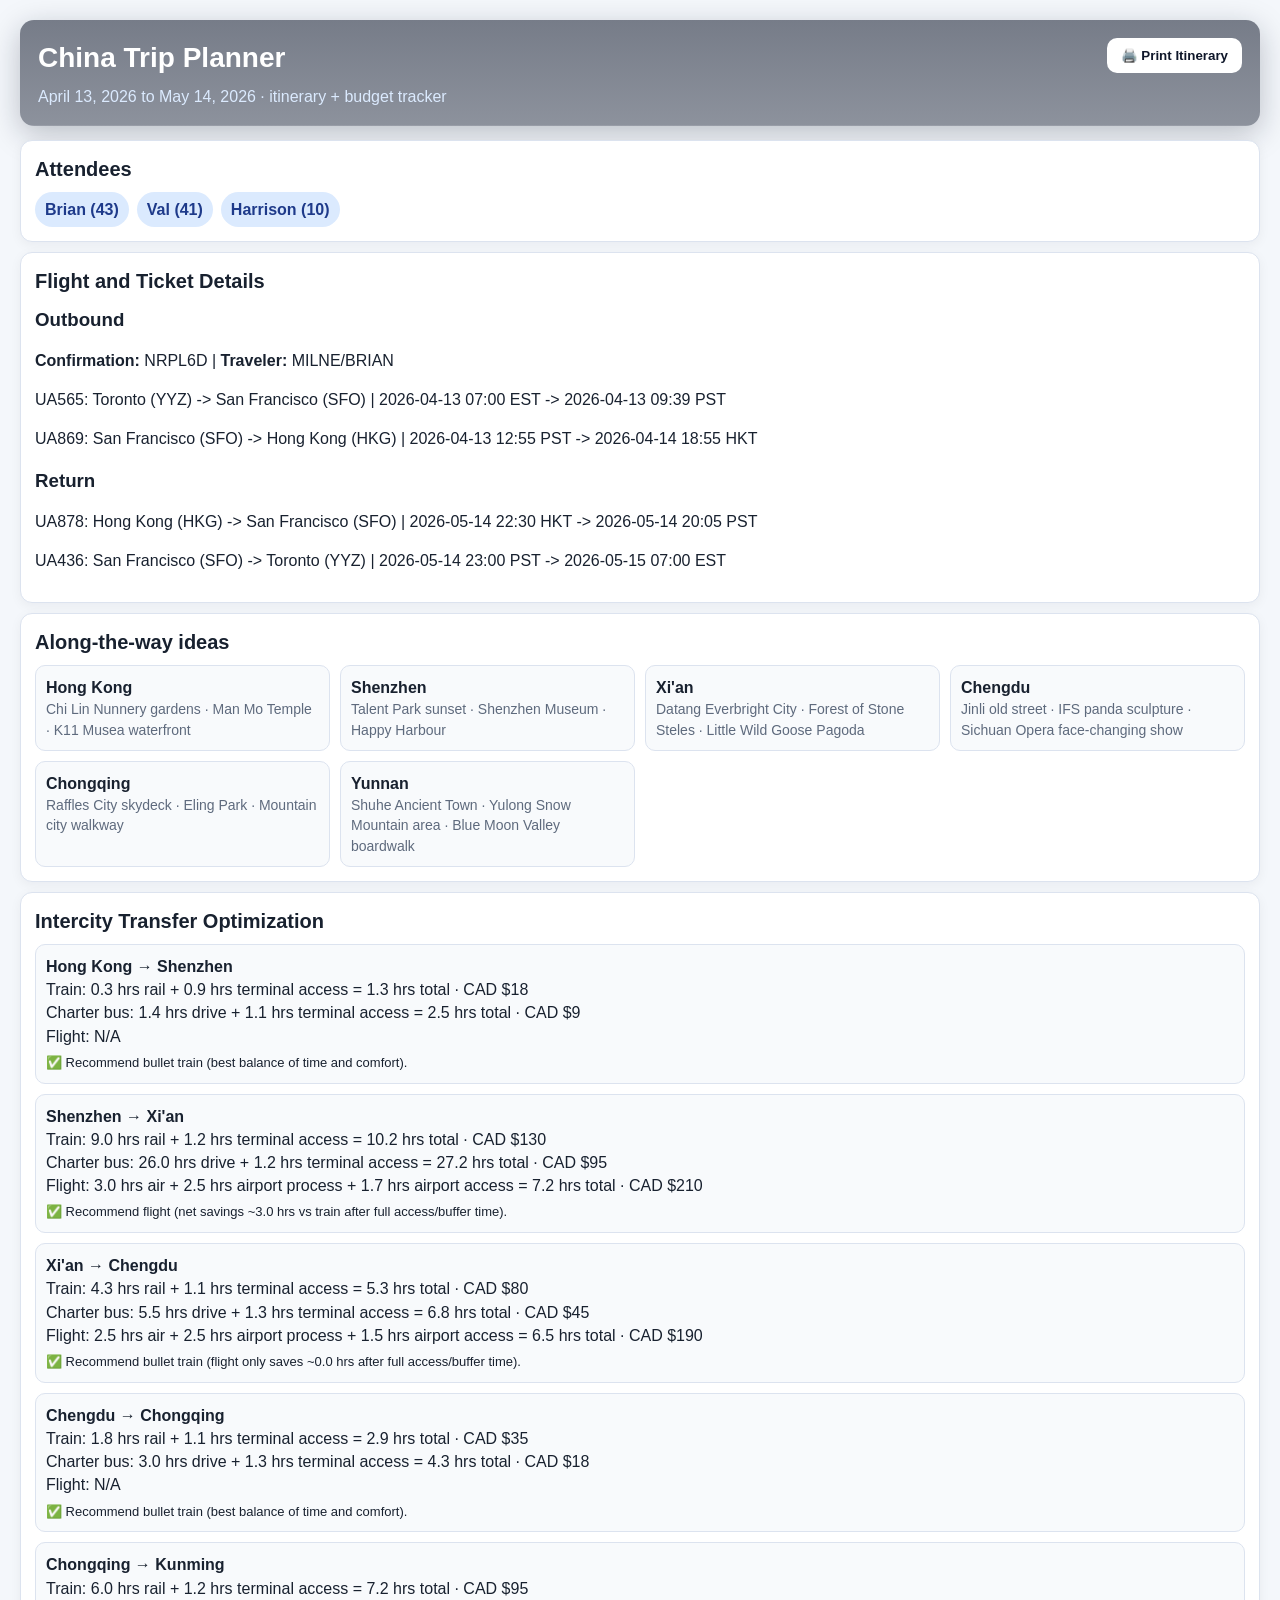
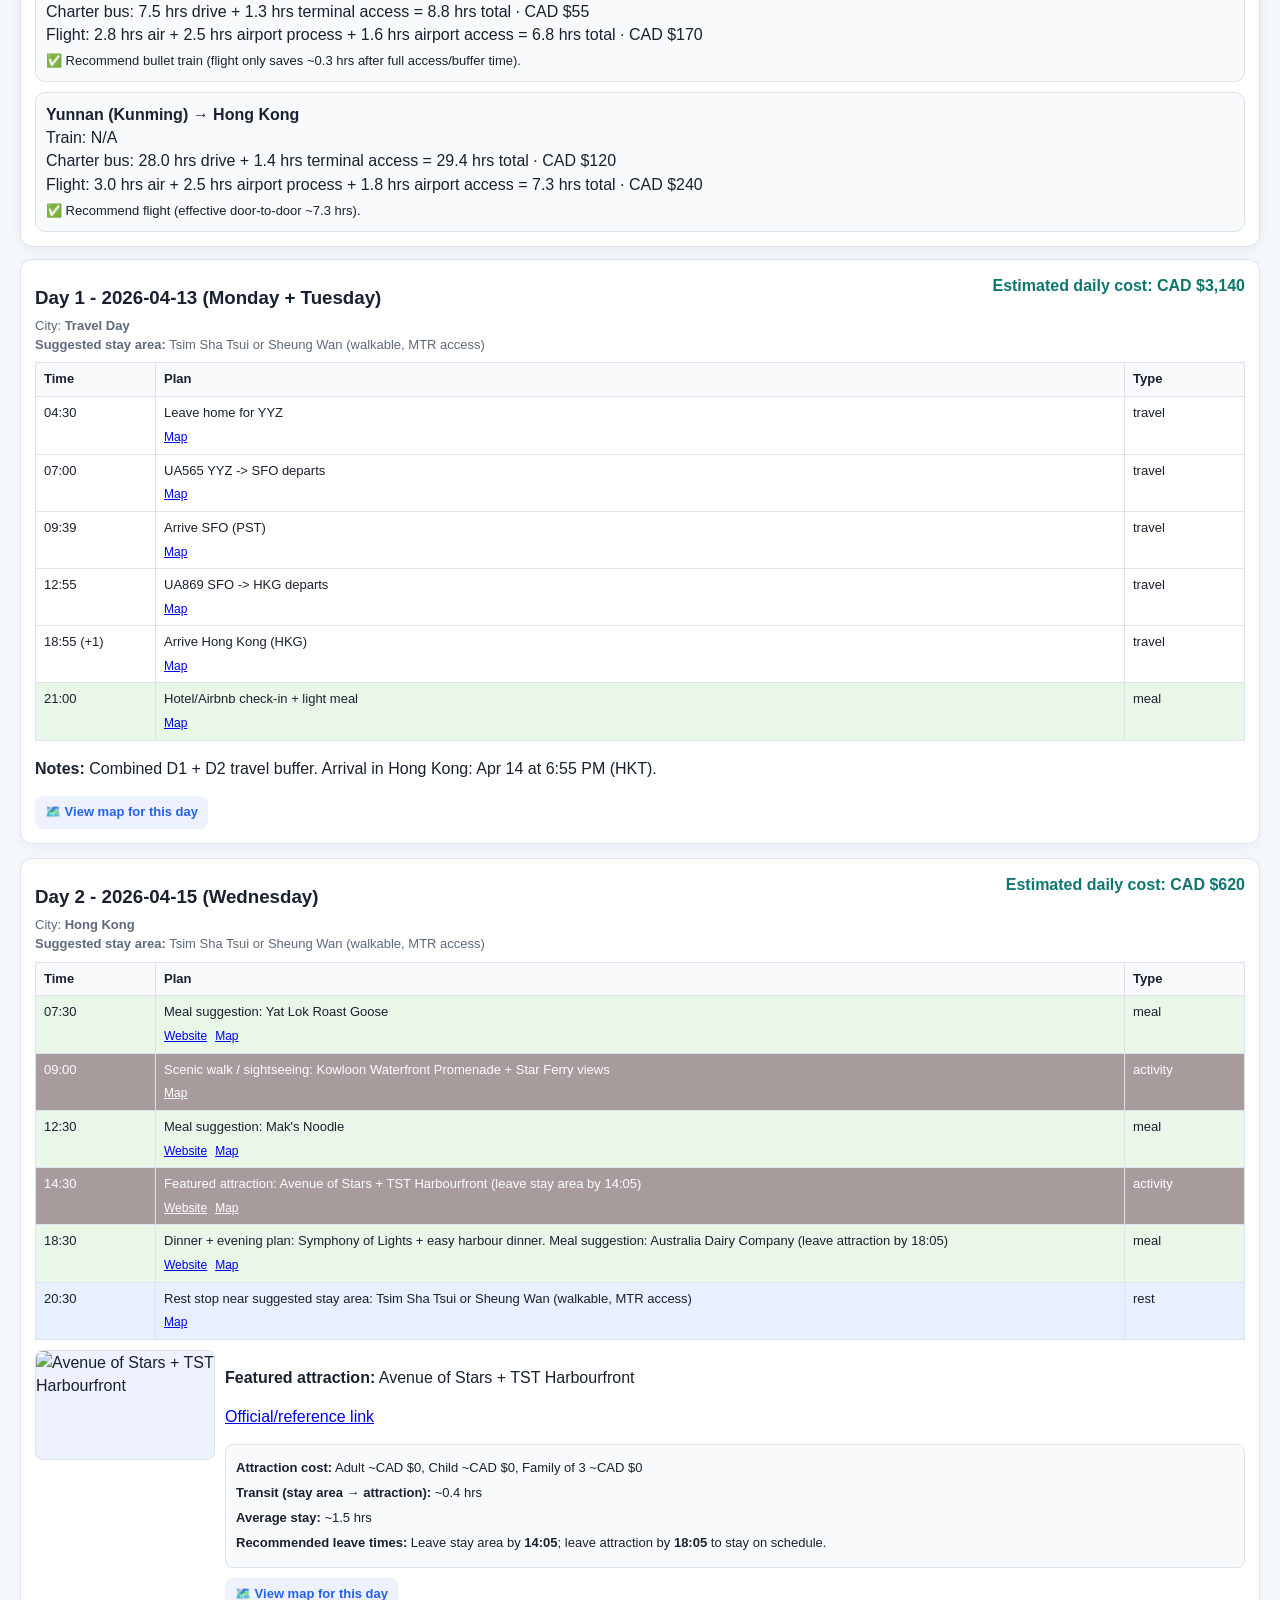
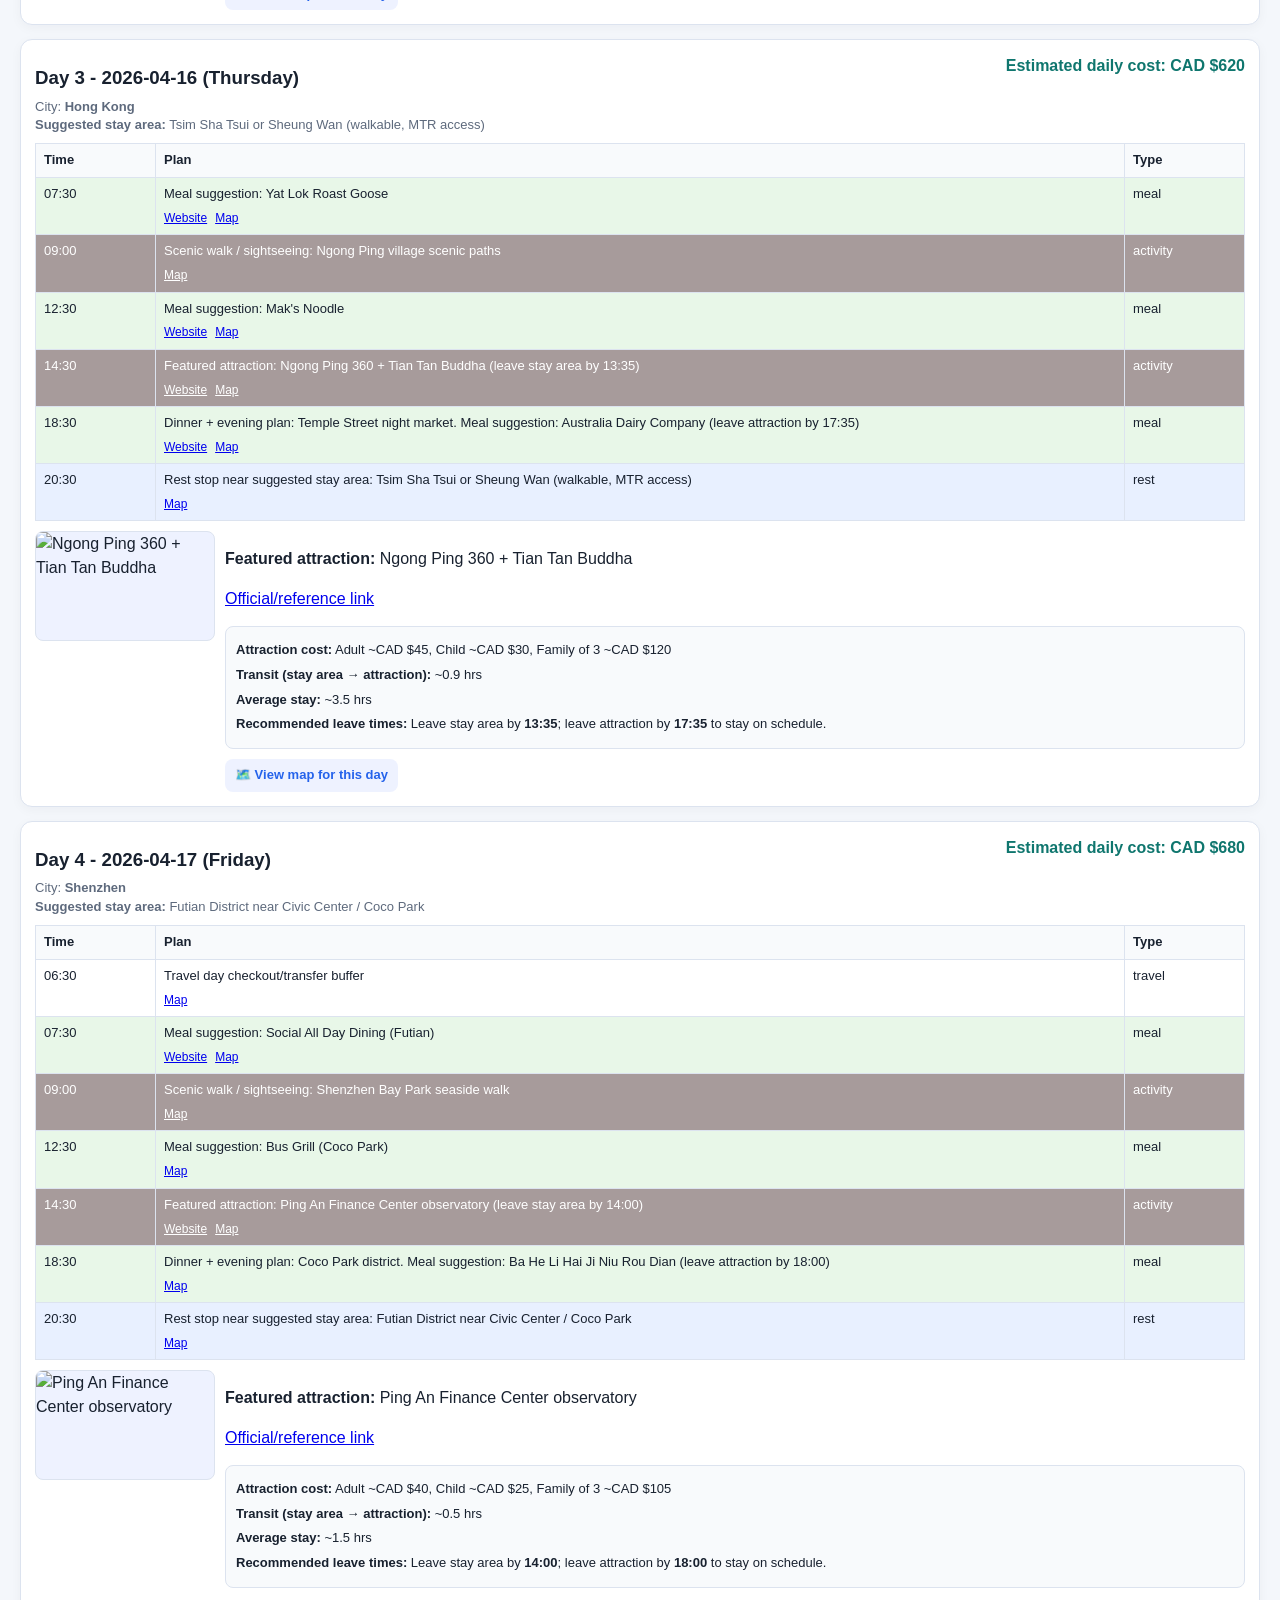
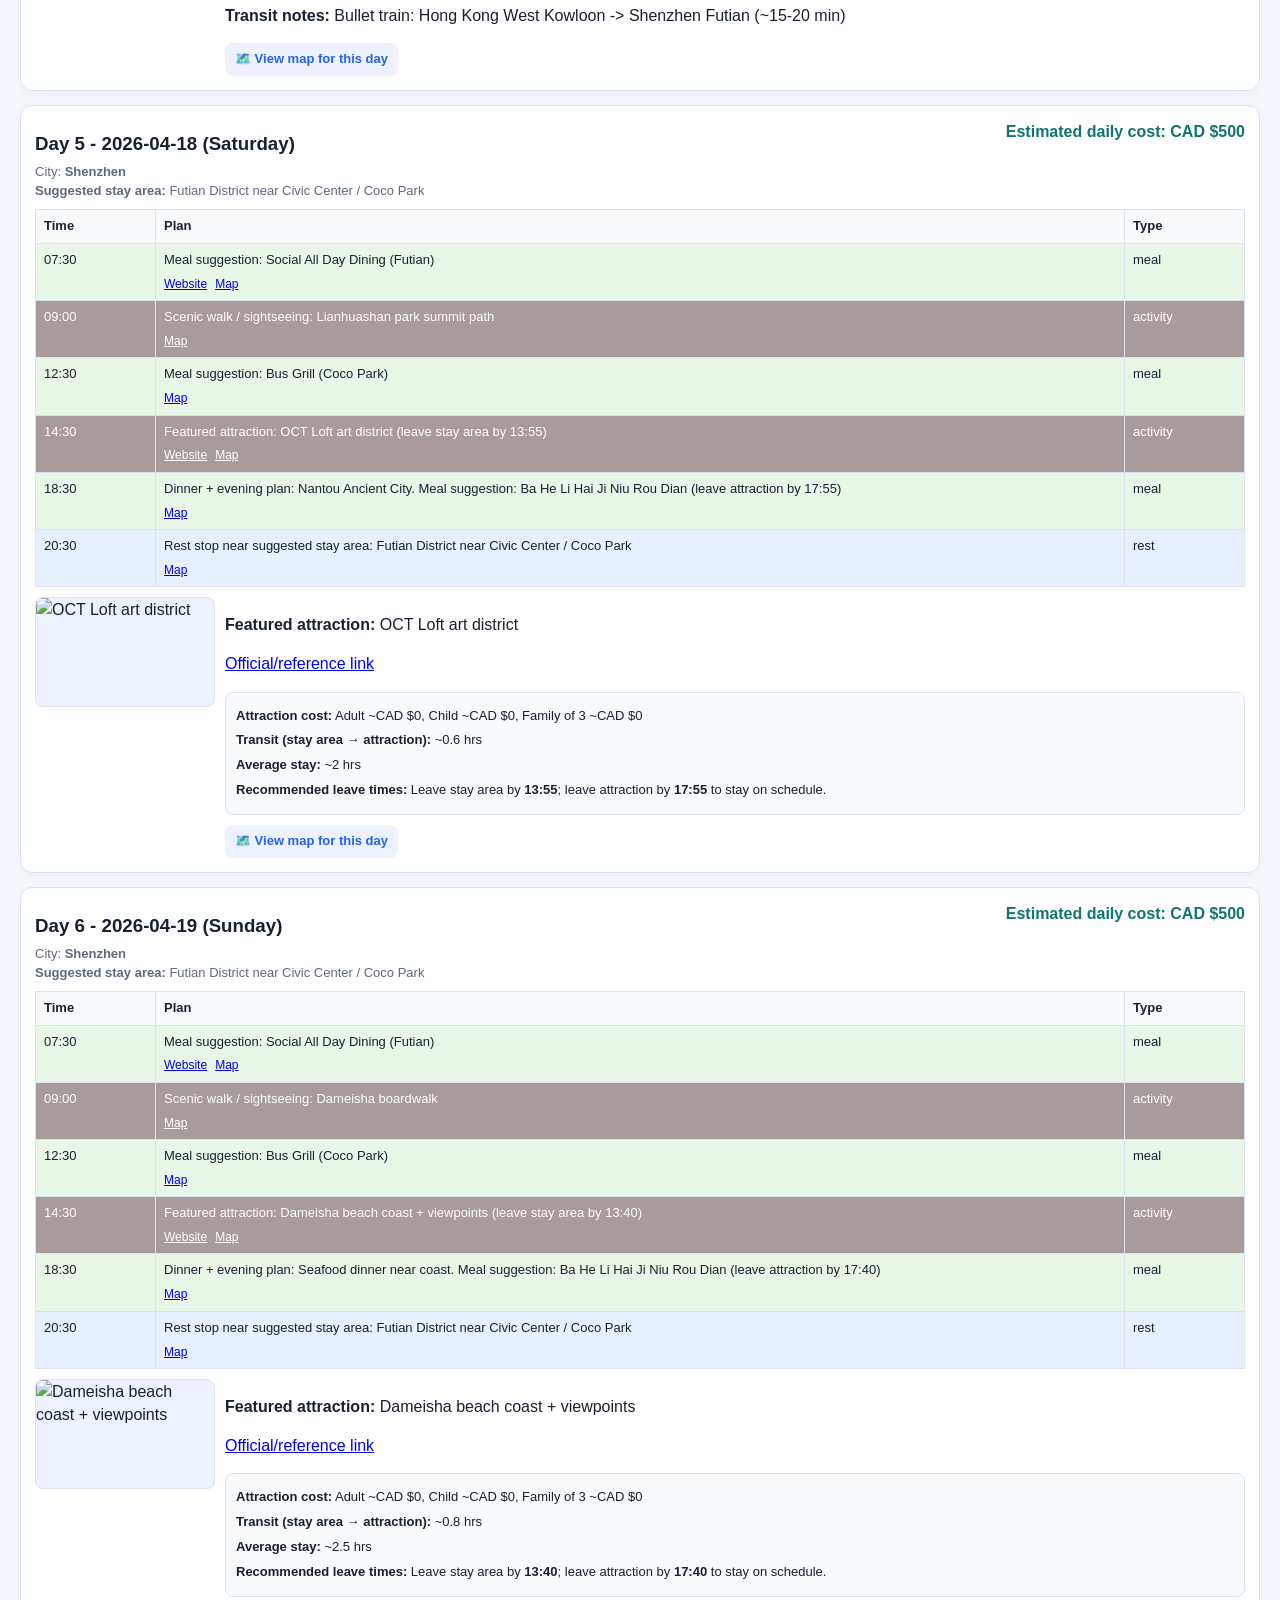
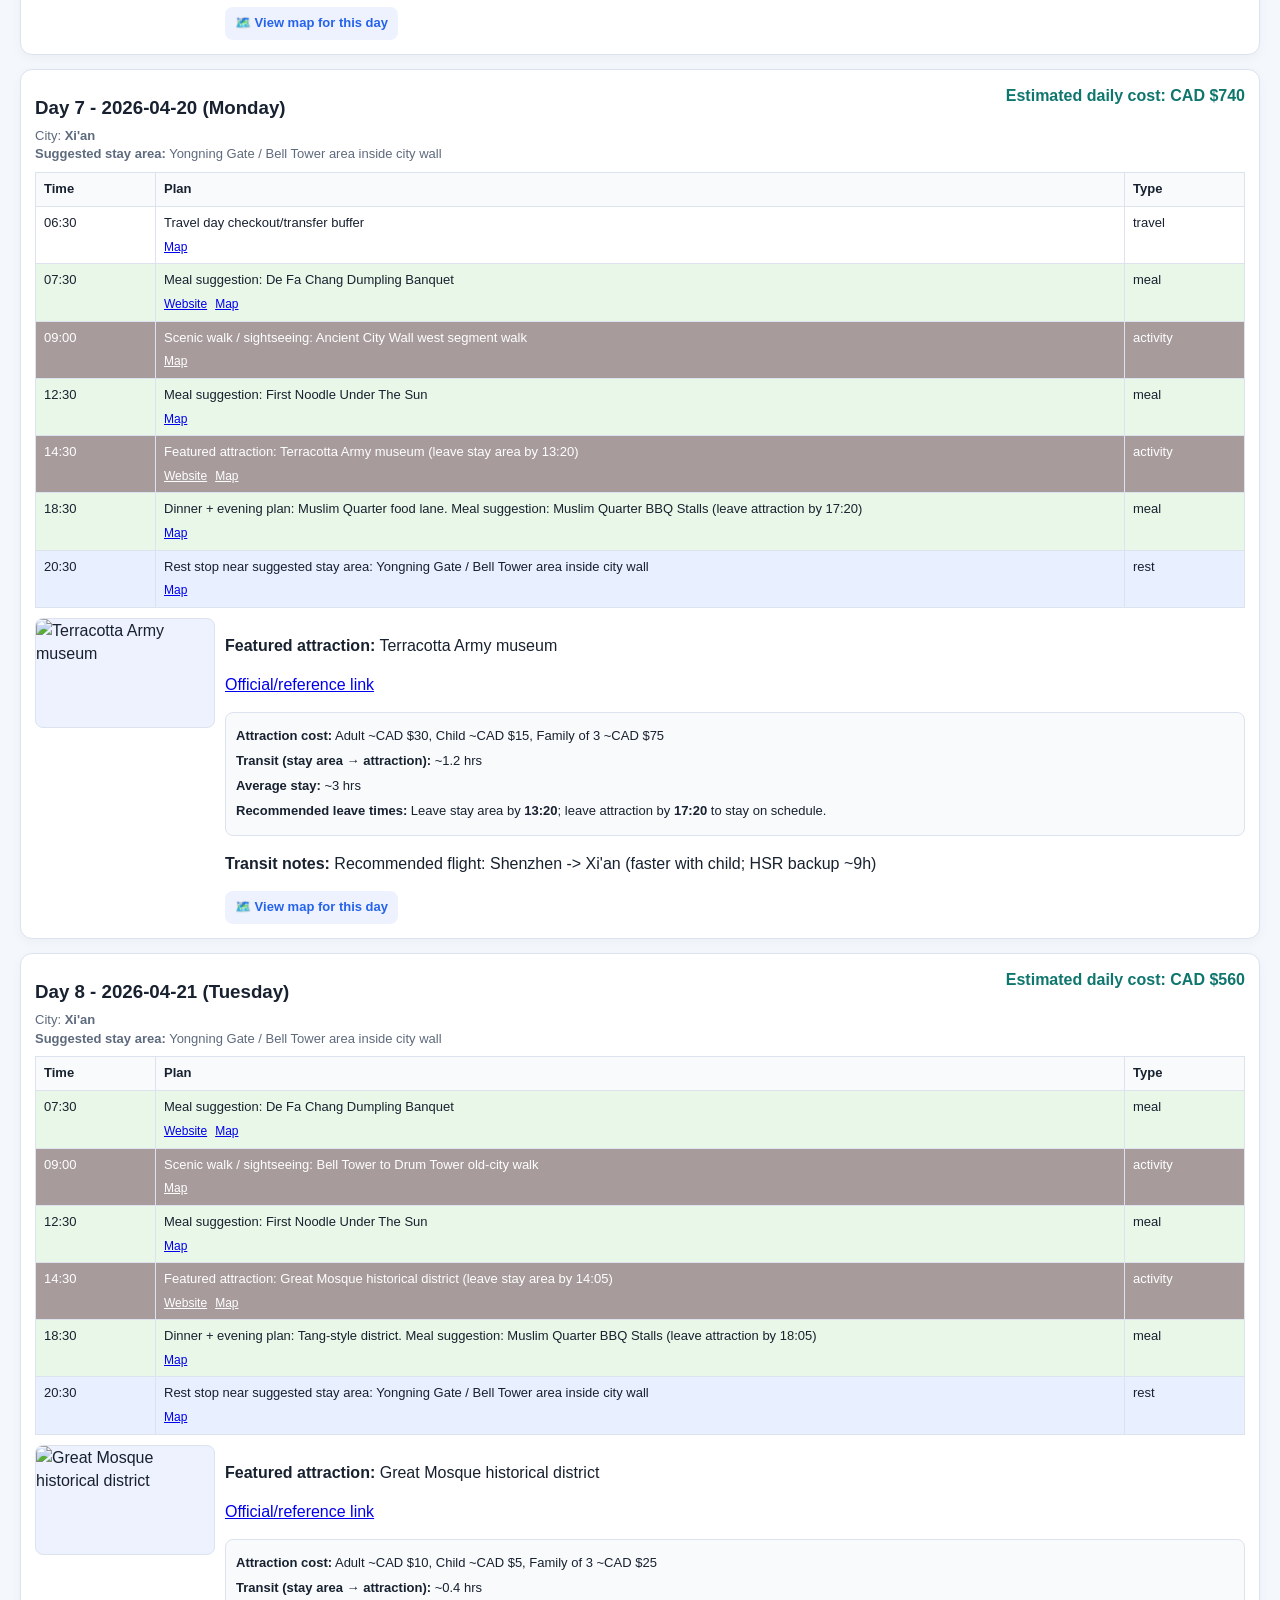
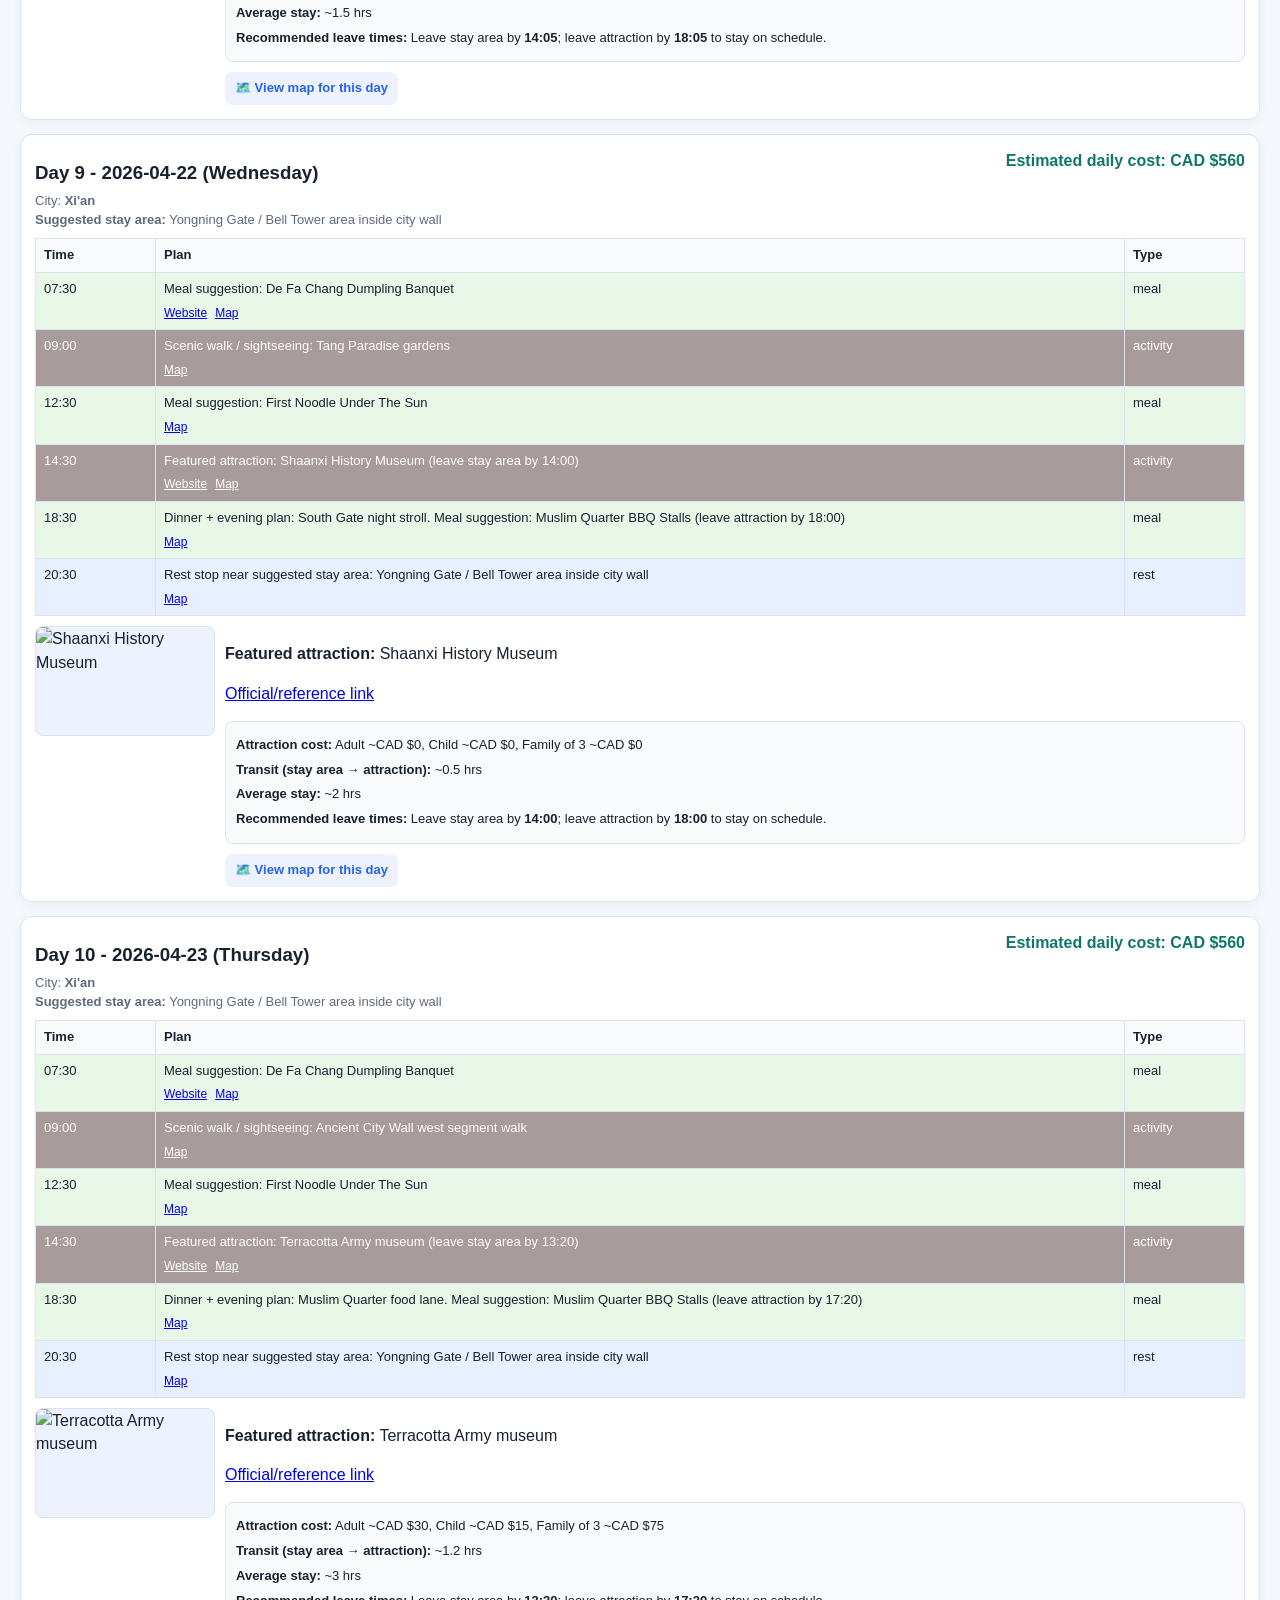
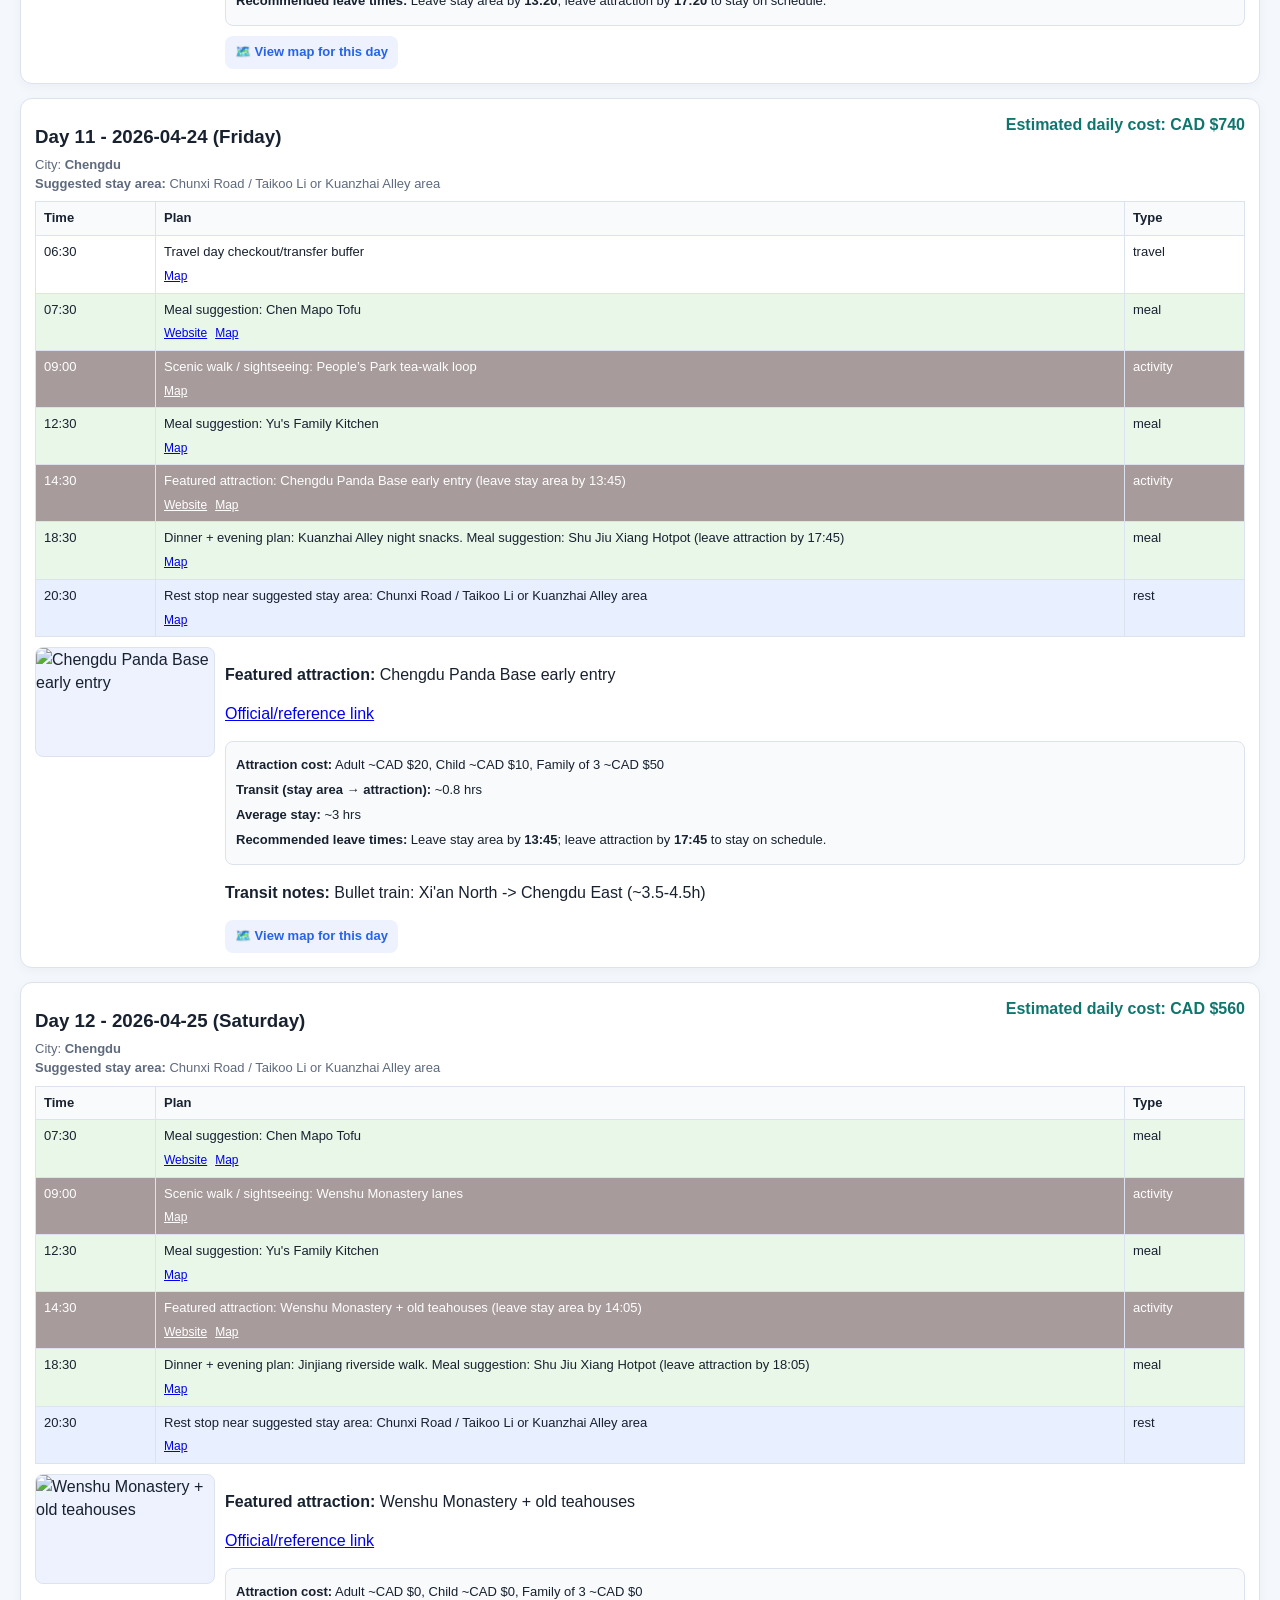
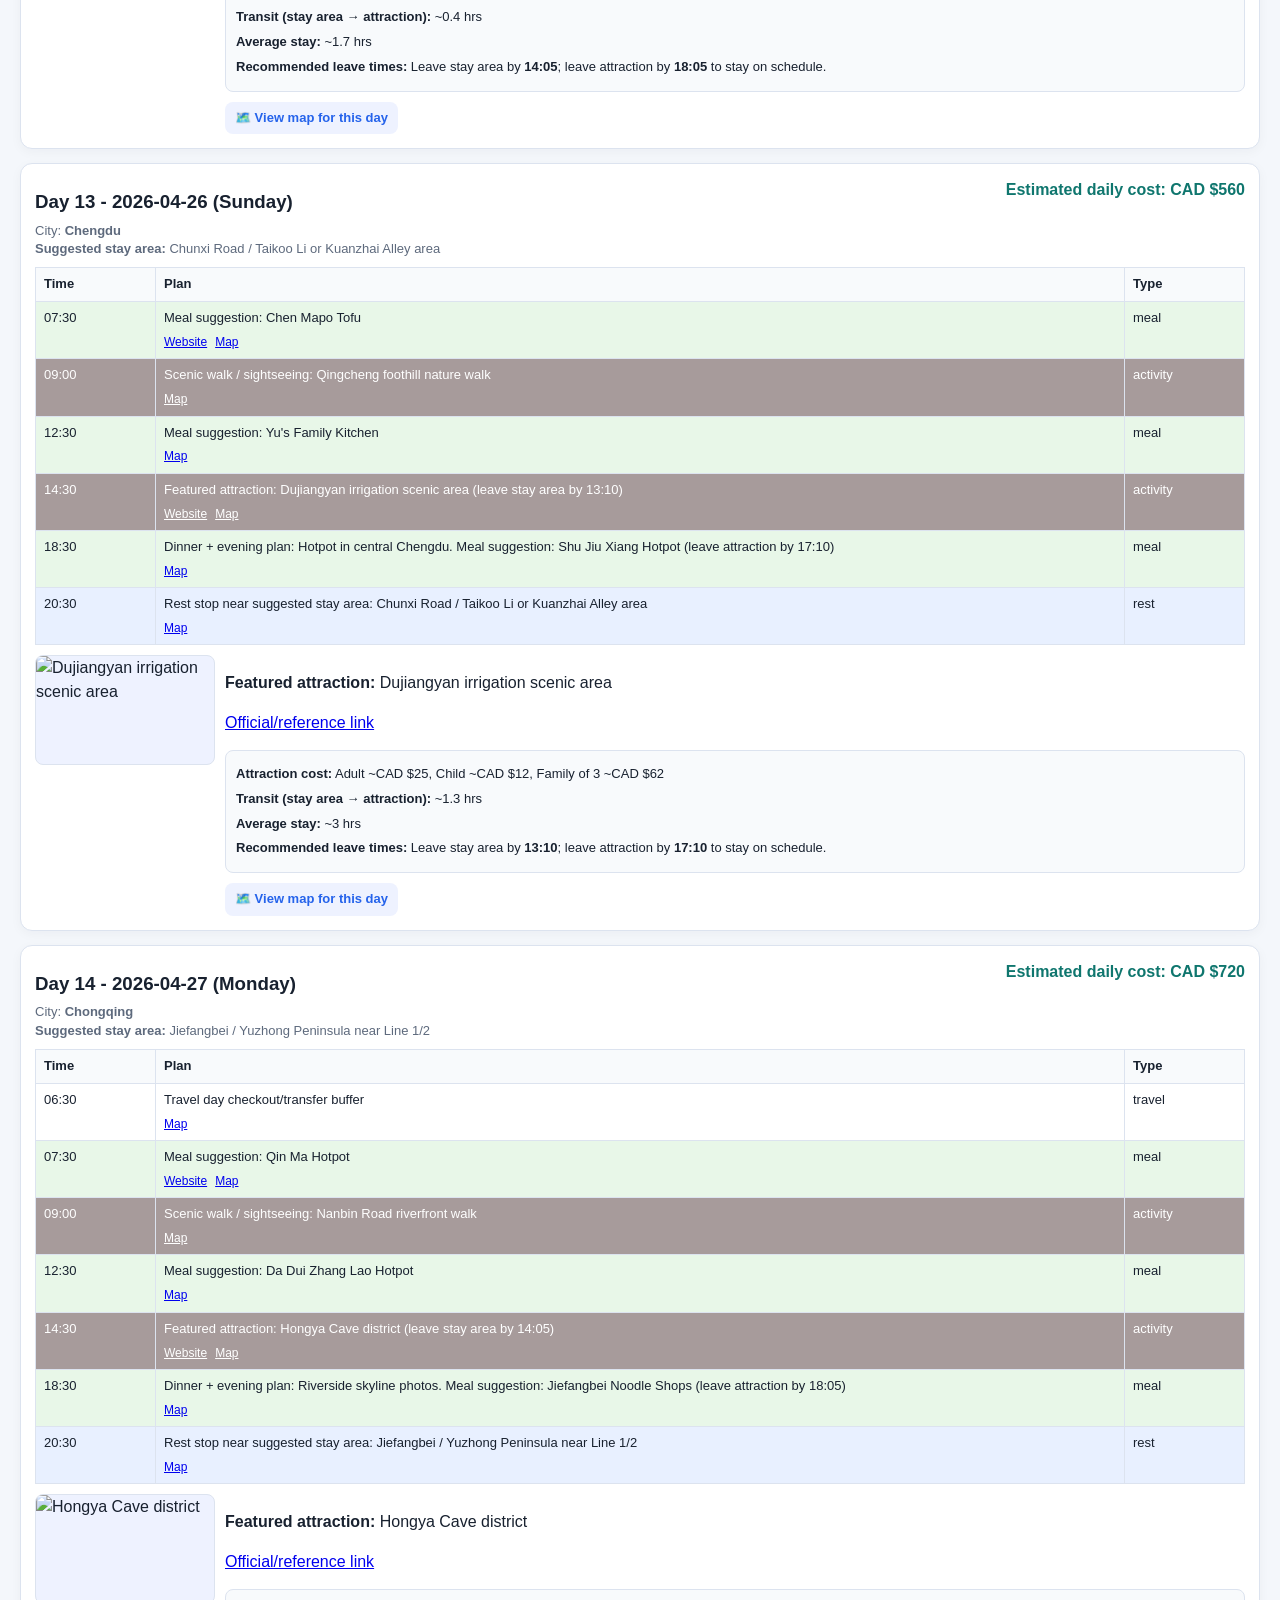
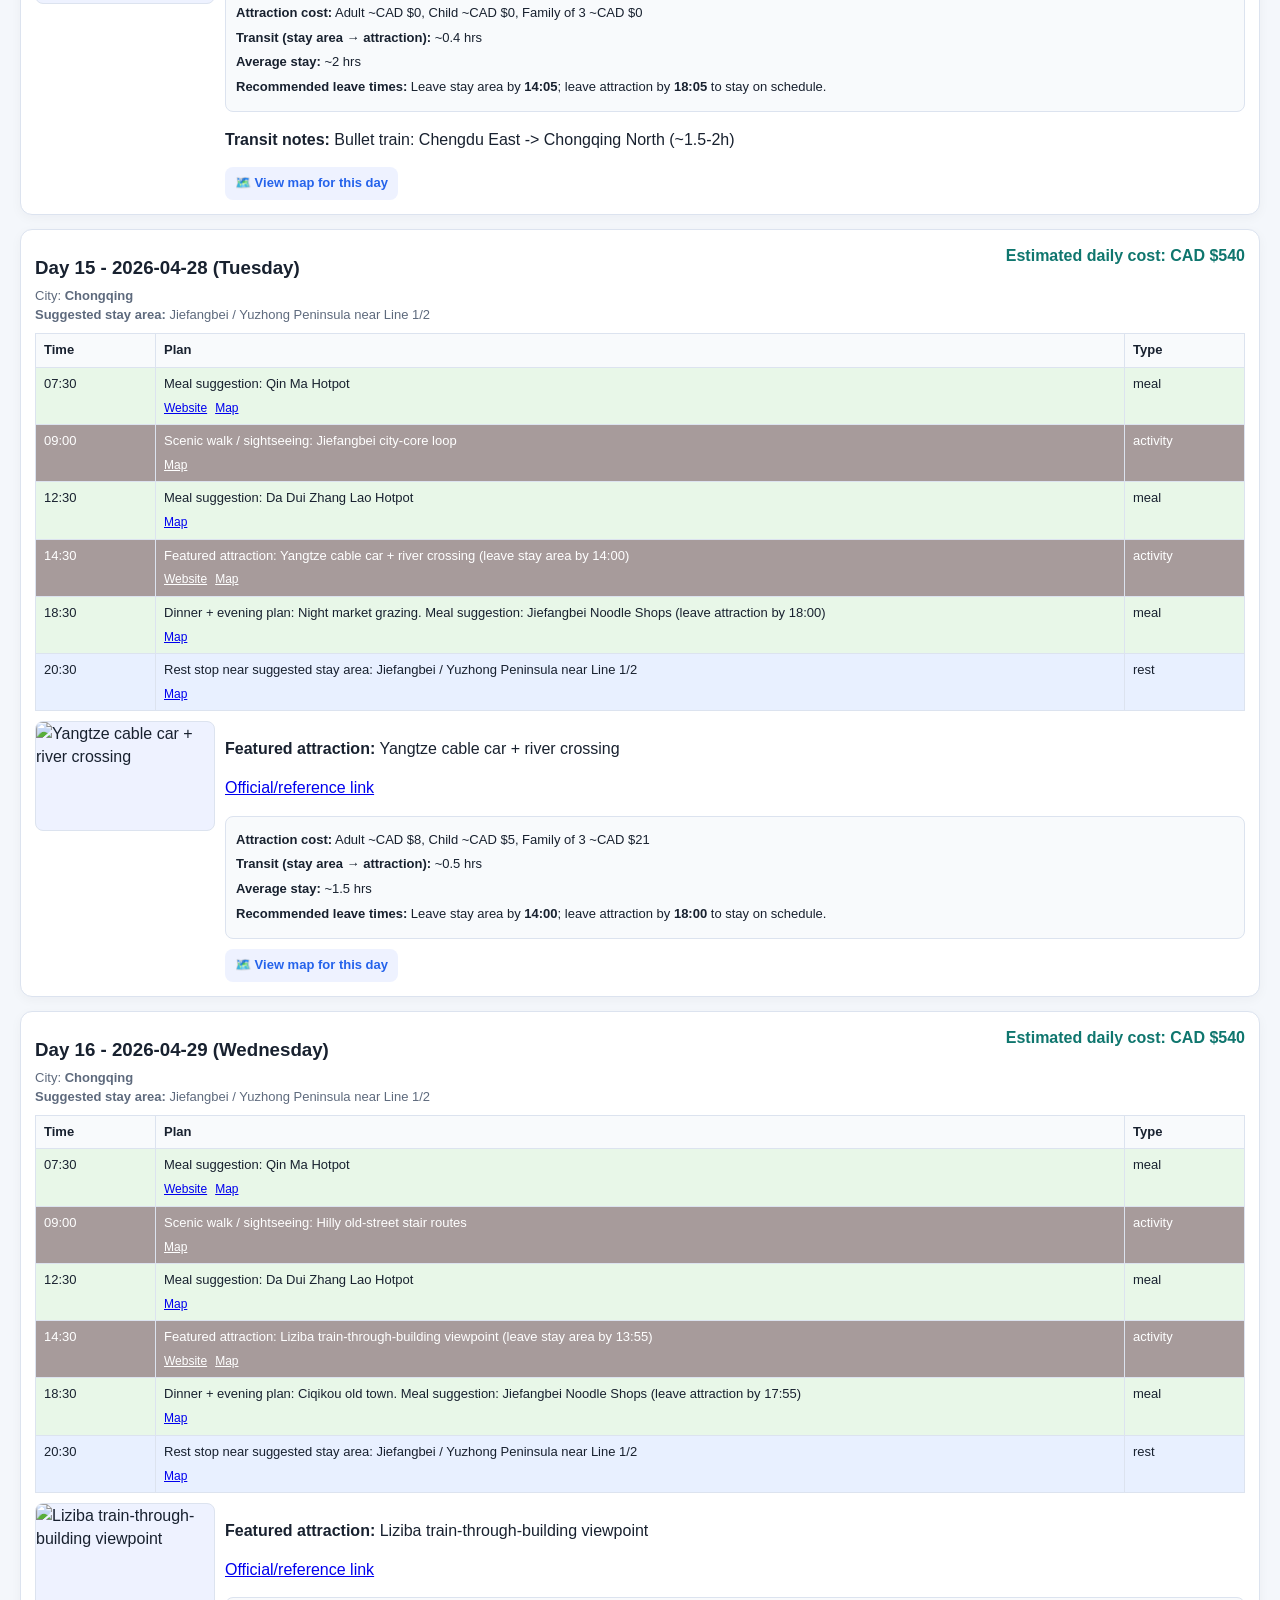
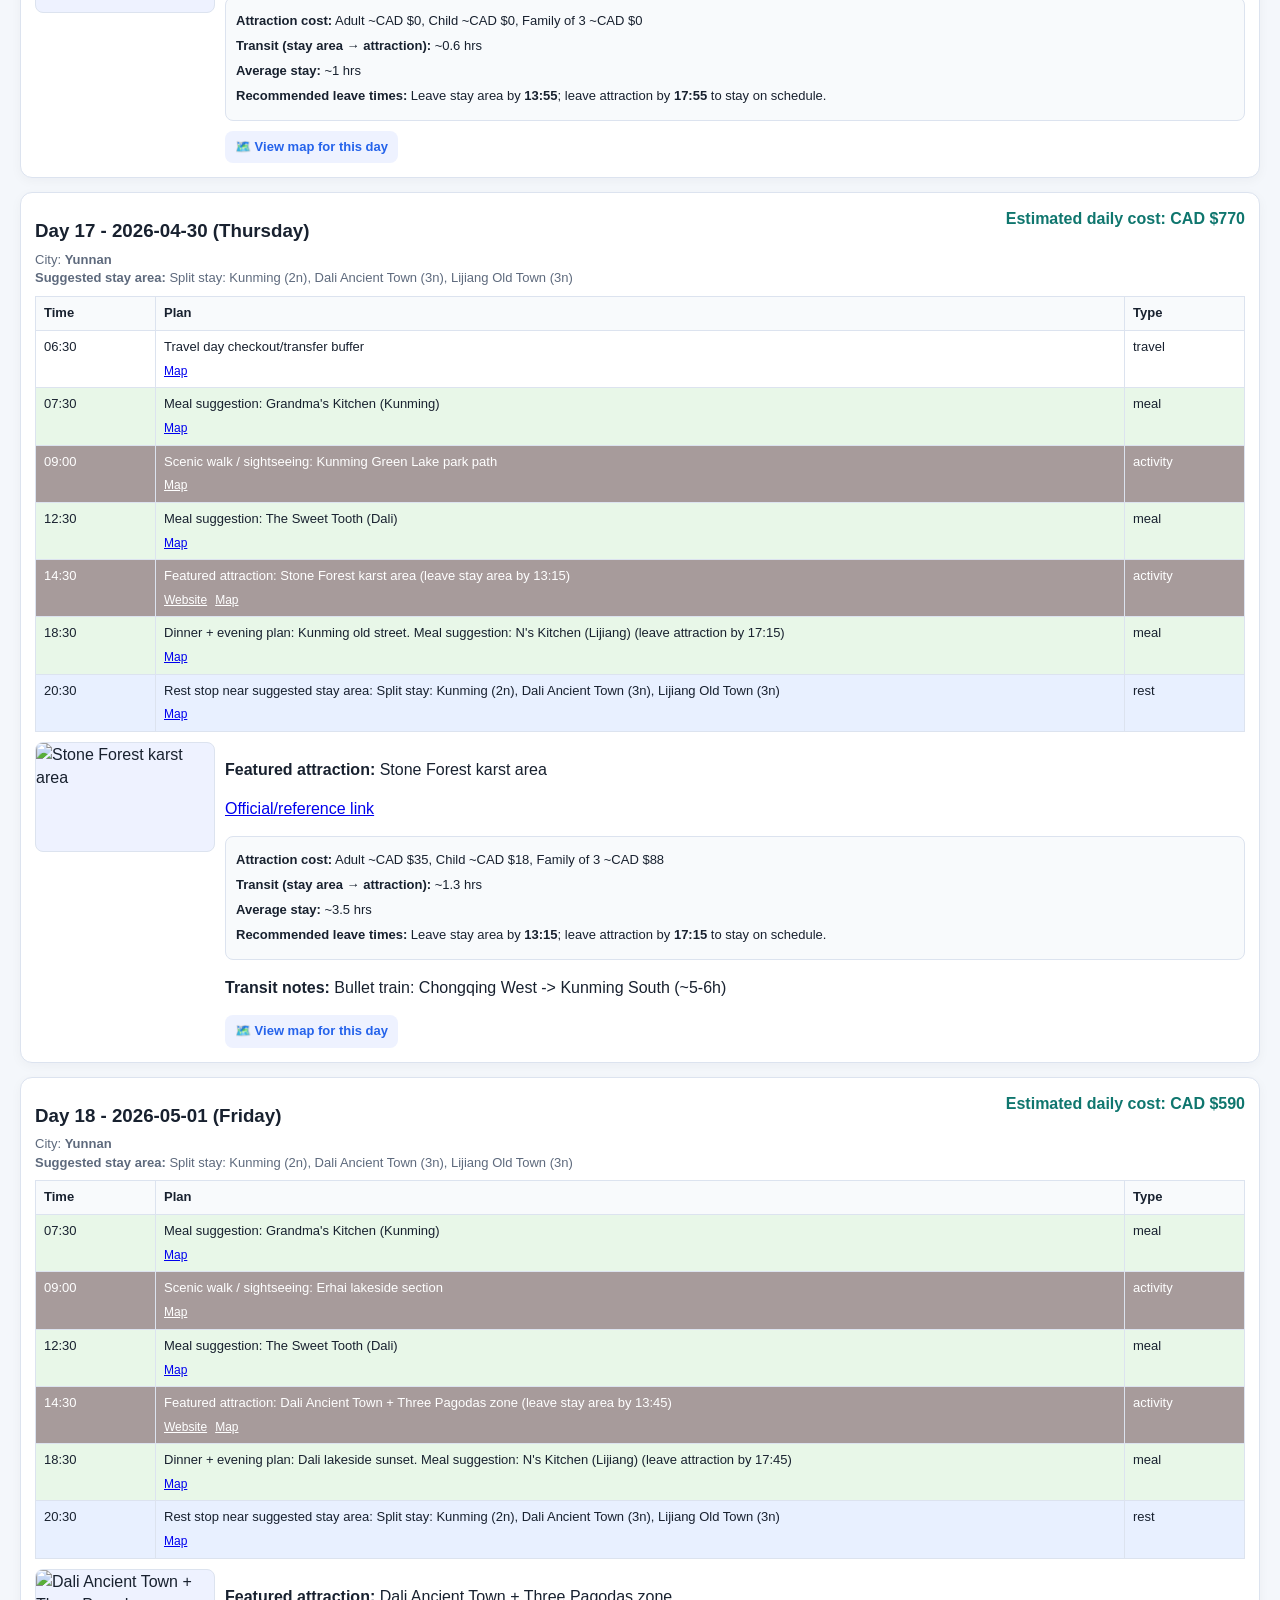
==== china-trip/index.html @ 9ca01015 "Add China Trip Planner as subsite and link from main nav" ====
<!doctype html>
<html lang="en">
<head>
  <meta charset="UTF-8" />
  <meta name="viewport" content="width=device-width,initial-scale=1" />
  <title>China Trip Planner</title>
  <link rel="stylesheet" href="styles.css" />
</head>
<body>
  <header class="hero">
    <div>
      <h1>China Trip Planner</h1>
      <p>April 13, 2026 to May 14, 2026 · itinerary + budget tracker</p>
    </div>
    <button id="print-btn" class="print-btn" type="button">🖨️ Print Itinerary</button>
  </header>

  <section class="card">
    <h2>Attendees</h2>
    <ul id="attendees"></ul>
  </section>

  <section class="card">
    <h2>Flight and Ticket Details</h2>
    <h3>Outbound</h3>
    <div id="outbound"></div>
    <h3>Return</h3>
    <div id="return"></div>
  </section>

  <section class="card">
    <h2>Along-the-way ideas</h2>
    <div id="waypoints" class="waypoints"></div>
  </section>

  <section class="card">
    <h2>Intercity Transfer Optimization</h2>
    <div id="transfers" class="transfers"></div>
  </section>

  <main id="days"></main>

  <section class="card totals">
    <h2>Estimated Total Cost</h2>
    <p id="total-cost"></p>
  </section>

  <script src="app.js"></script>
</body>
</html>
---- china-trip/styles.css ----
*{box-sizing:border-box}
:root{
  --bg:#f4f7fb;
  --card:#ffffff;
  --ink:#18212f;
  --muted:#5e6a7d;
  --line:#dce3ef;
  --accent:#2563eb;
  --accent-soft:#dbeafe;
  --ok:#0f766e;
}
body{font-family:Inter,Segoe UI,Arial,Helvetica,sans-serif;margin:0;padding:20px;color:var(--ink);background:var(--bg);line-height:1.45}
.hero{display:flex;justify-content:space-between;align-items:flex-start;gap:16px;flex-wrap:wrap;background-image:linear-gradient(rgba(15,23,42,.55),rgba(15,23,42,.45)),url('https://images.unsplash.com/photo-1547981609-4b6bf67db8ea?auto=format&fit=crop&w=1800&q=80');background-size:cover;background-position:center;color:#fff;padding:18px;border-radius:14px;margin-bottom:14px;box-shadow:0 8px 30px rgba(15,23,42,.25)}
.hero h1{margin:0 0 6px;font-size:28px}
.hero p{margin:0;color:#dbeafe}
.print-btn{background:#fff;color:#0f172a;border:none;border-radius:10px;padding:10px 14px;font-weight:700;cursor:pointer}
.print-btn:hover{background:#eff6ff}
.card{border:1px solid var(--line);border-radius:12px;padding:14px;margin:10px 0;background:var(--card);box-shadow:0 3px 12px rgba(15,23,42,.05)}
h2{margin:0 0 8px;font-size:20px}
h3{margin:10px 0 6px}
#attendees{display:flex;gap:8px;flex-wrap:wrap;padding:0;margin:0;list-style:none}
#attendees li{background:var(--accent-soft);color:#1e3a8a;padding:6px 10px;border-radius:999px;font-weight:600}
.waypoints{display:grid;grid-template-columns:repeat(auto-fit,minmax(250px,1fr));gap:10px}
.waypoint{border:1px solid var(--line);border-radius:10px;padding:10px;background:#f8fafc}
.waypoint .city{font-weight:700}
.waypoint .spot{color:var(--muted);font-size:14px}
.transfers{display:grid;gap:10px}
.transfer{border:1px solid var(--line);border-radius:10px;padding:10px;background:#f8fafc}
.transfer .route{font-weight:700}
.transfer .decision{margin-top:6px;font-size:13px}
#days{display:grid;gap:14px;margin-top:12px}
.day{border:1px solid var(--line);border-radius:12px;padding:14px;background:var(--card);break-inside:avoid;page-break-inside:avoid;box-shadow:0 3px 12px rgba(15,23,42,.04)}
.dayhead{display:flex;justify-content:space-between;align-items:flex-start;gap:10px;flex-wrap:wrap}
.meta{font-size:13px;color:var(--muted)}
.schedule{margin-top:8px;border-collapse:collapse;width:100%}
.schedule th,.schedule td{border:1px solid var(--line);padding:7px 8px;text-align:left;font-size:13px;vertical-align:top}
.schedule th{background:#f8fafc}
.schedule tr.row-meal td{background:#e8f7e8}
.schedule tr.row-rest td{background:#e8f0ff}
.schedule tr.row-activity td{background:#ffe9e9}
.schedule tr.row-activity.has-bg td{background-image:linear-gradient(rgba(60,60,60,.45),rgba(60,60,60,.45)),var(--row-bg);background-size:cover;background-position:center;color:#fff}
.schedule tr.row-activity.has-bg a{color:#fff;text-decoration:underline}
.plan-links{margin-top:6px;display:flex;gap:8px;flex-wrap:wrap}
.plan-links a{font-size:12px}
.attraction{display:grid;grid-template-columns:180px 1fr;gap:10px;align-items:start;margin-top:10px}
.attraction img{width:180px;height:110px;object-fit:cover;border-radius:8px;border:1px solid var(--line);background:#eef2ff}
.cost{font-weight:800;color:var(--ok)}
.timing{margin-top:8px;padding:8px 10px;border:1px solid var(--line);border-radius:8px;background:#f8fafc}
.timing p{margin:6px 0;font-size:13px}
.map-wrap{margin-top:10px}
.map-link{display:inline-block;font-size:13px;font-weight:700;color:var(--accent);text-decoration:none;background:#eef2ff;padding:7px 10px;border-radius:8px}
.map-link:hover{text-decoration:underline}
.map-frame{display:none;margin-top:8px;border:1px solid var(--line);border-radius:10px;overflow:hidden;background:#f8fafc}
.map-frame iframe{width:100%;height:280px;border:0}
.map-options{padding:10px;display:flex;gap:8px;flex-wrap:wrap}
.map-options a{display:inline-block;padding:6px 10px;border-radius:8px;background:#eef2ff;text-decoration:none;font-size:12px;font-weight:700}
.totals{background:#ecfdf5;border-color:#99f6e4}
@media (max-width:700px){.attraction{grid-template-columns:1fr}.attraction img{width:100%;height:170px}}

@media print{
  body{background:#fff;margin:0;padding:10mm;color:#000}
  .hero{background:#fff;color:#000;box-shadow:none;border:1px solid #777;padding:10px}
  .hero p{color:#000}
  .print-btn{display:none}
  .card,.day{box-shadow:none;border-color:#777}
  a{color:#000;text-decoration:underline}
}
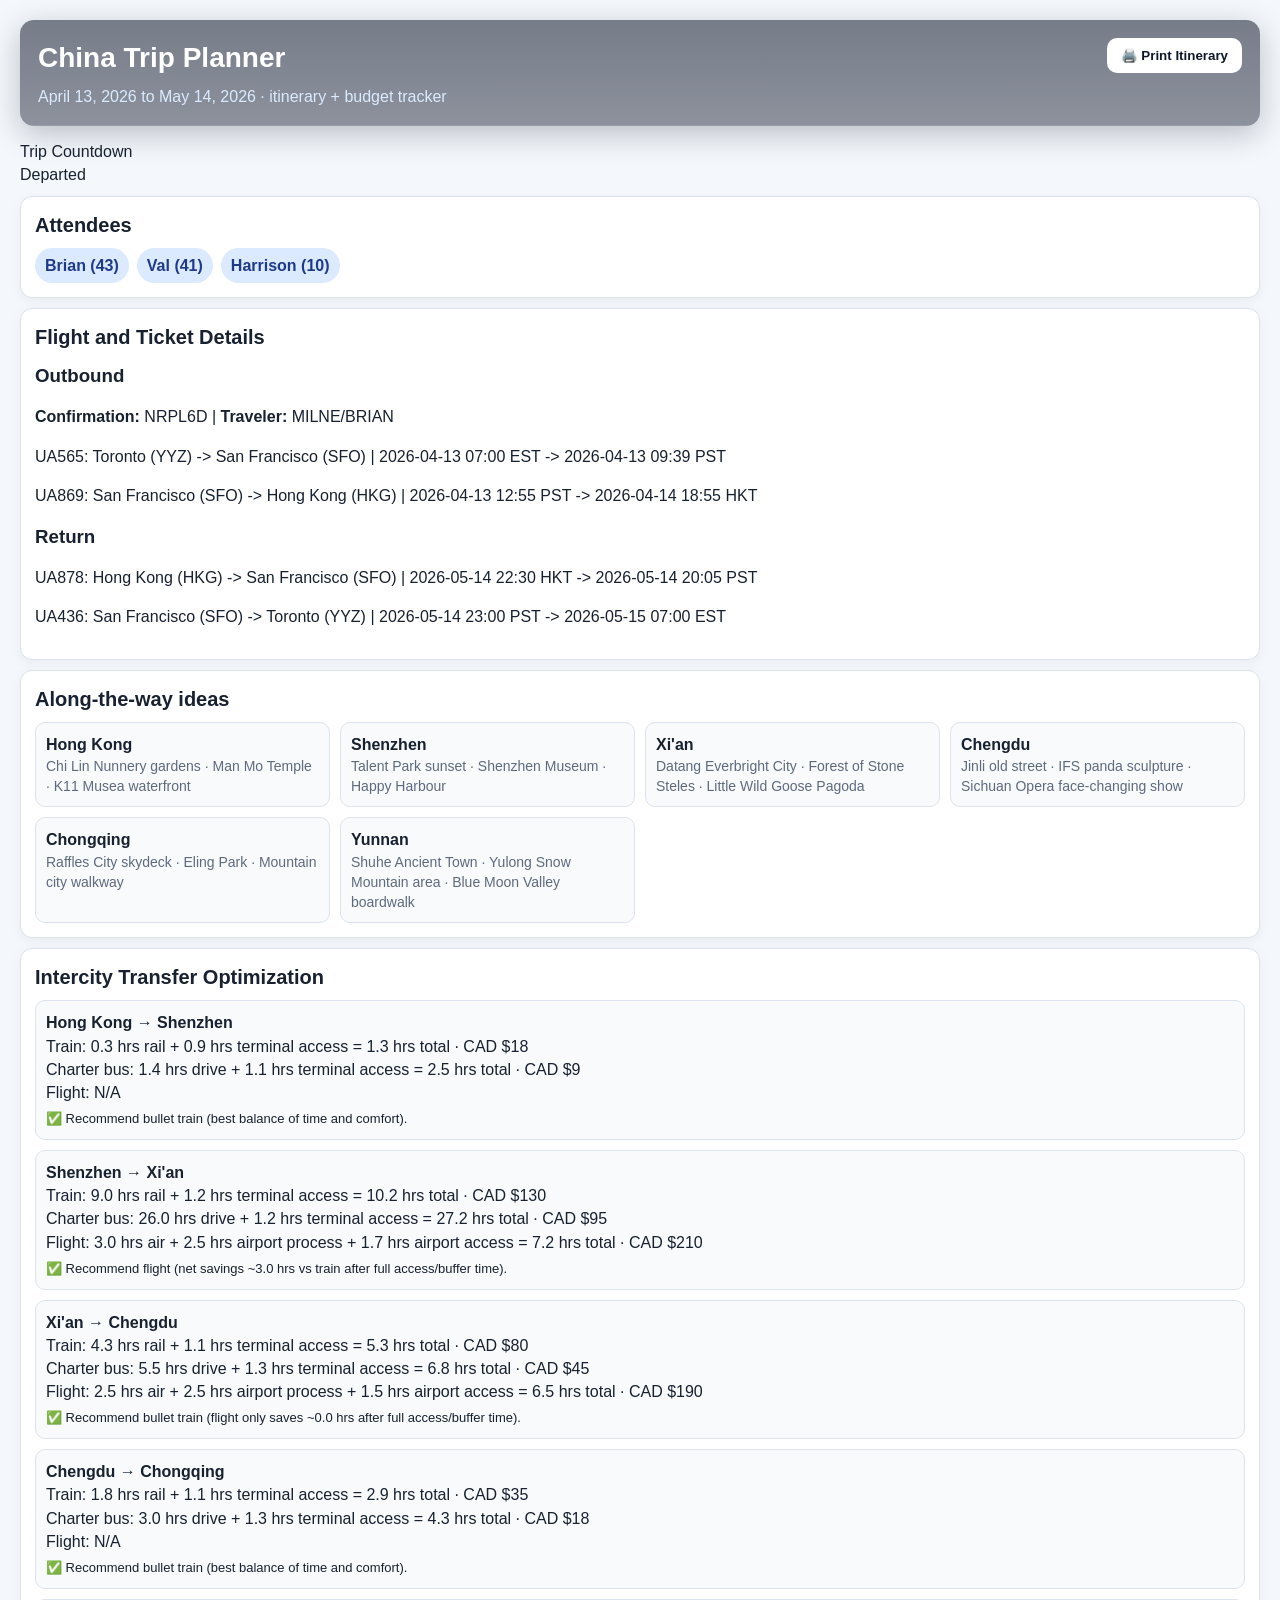
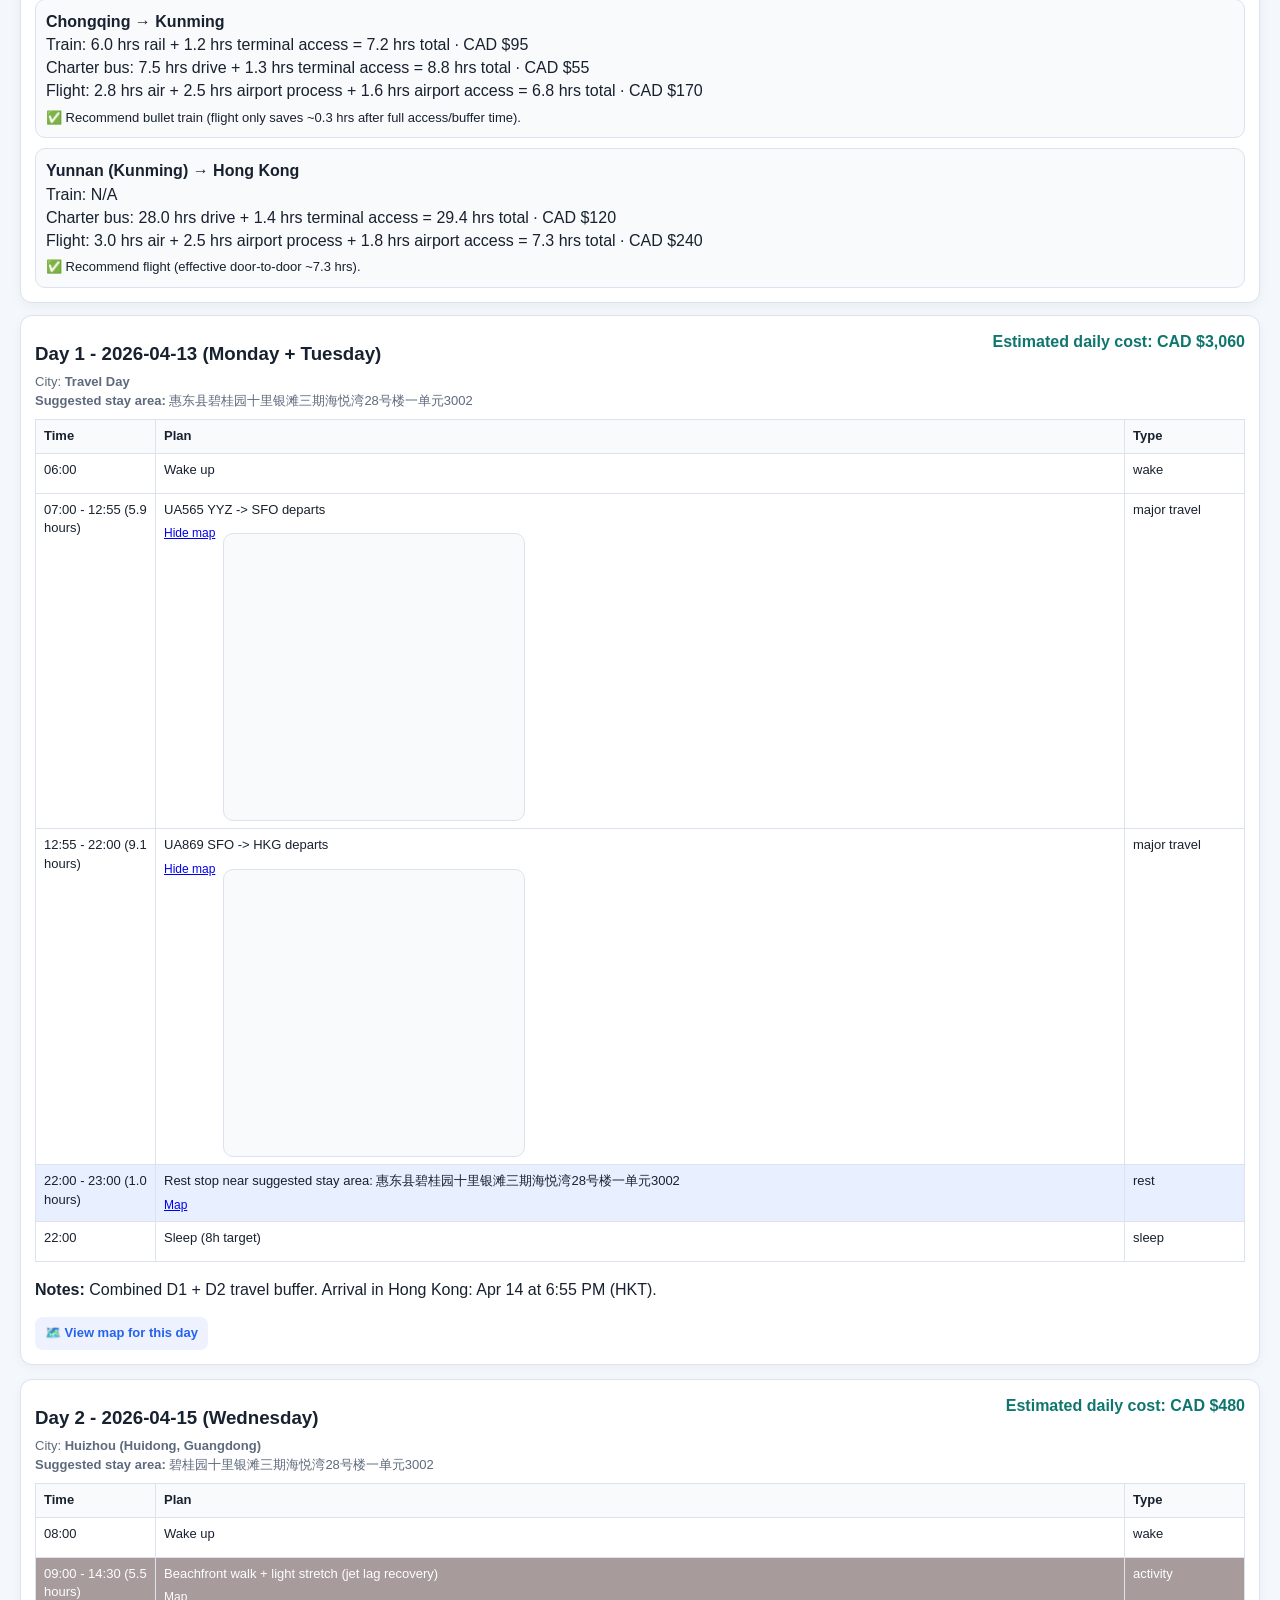
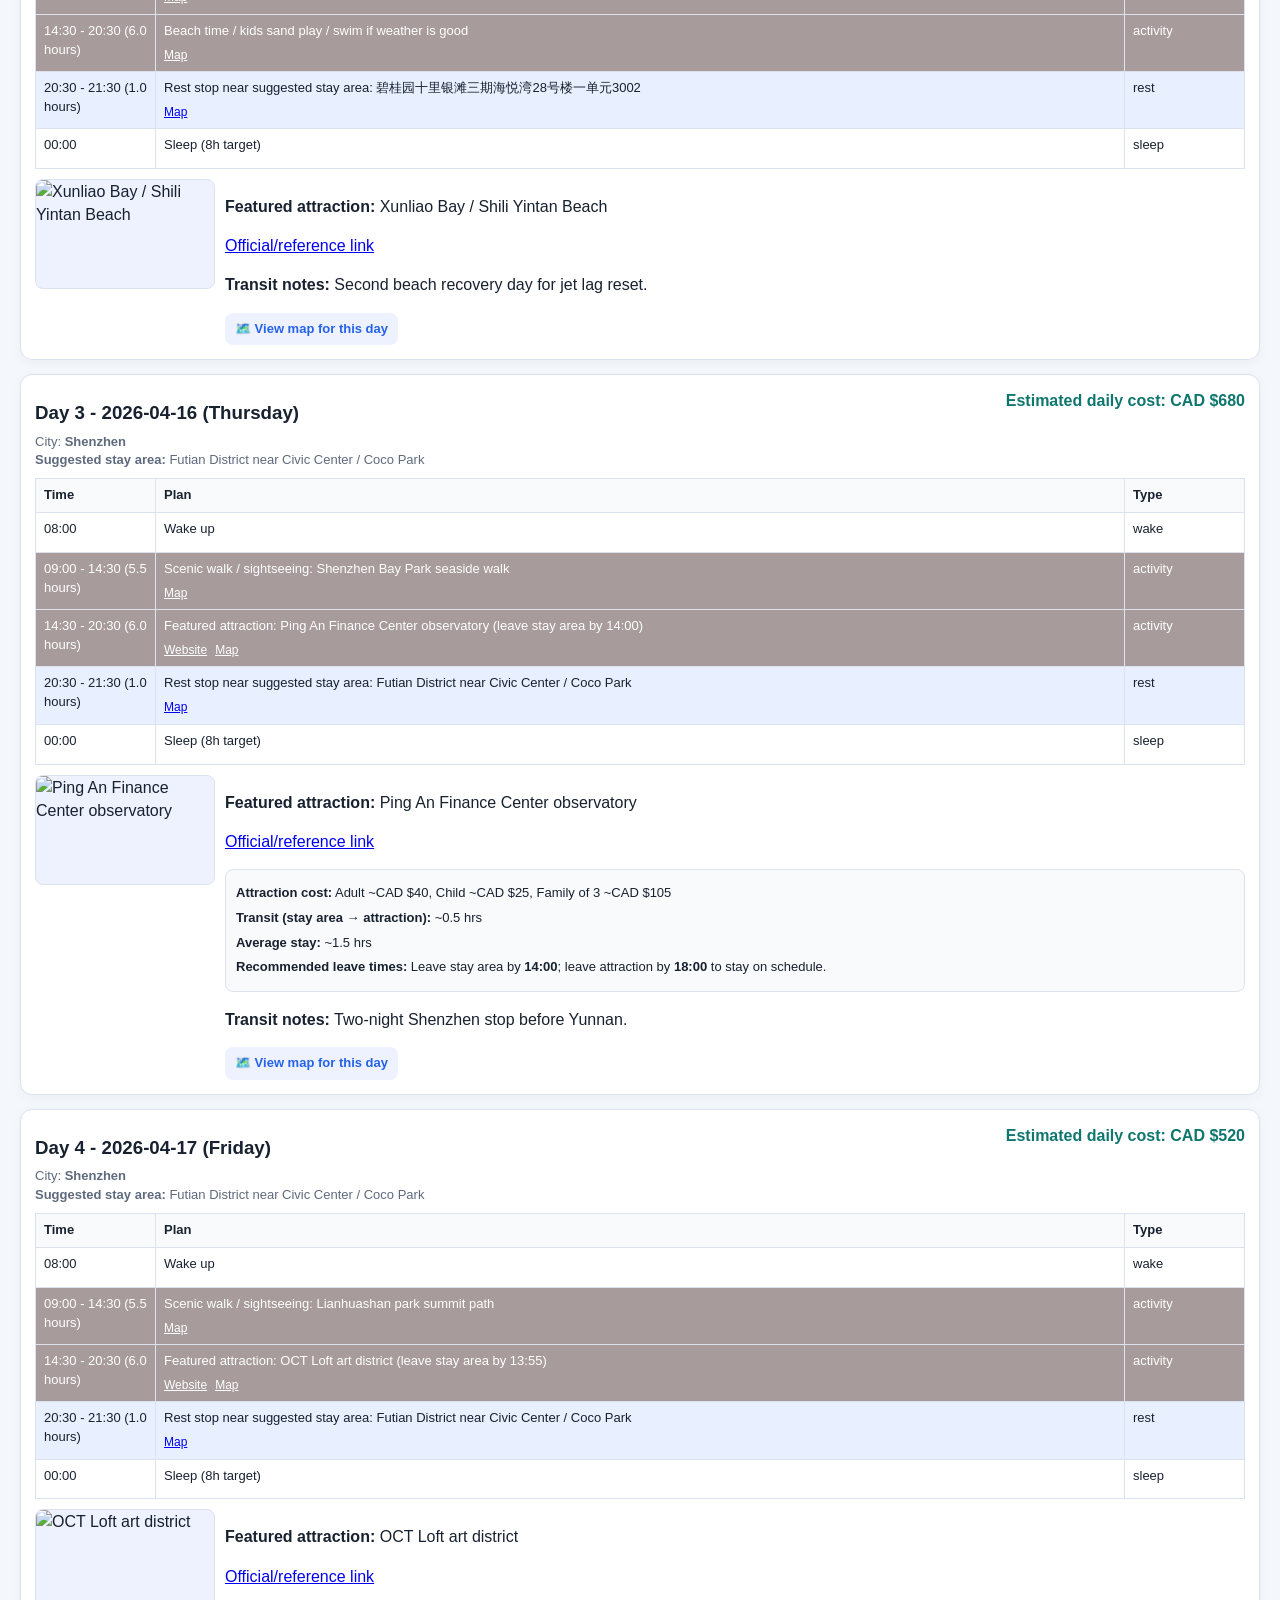
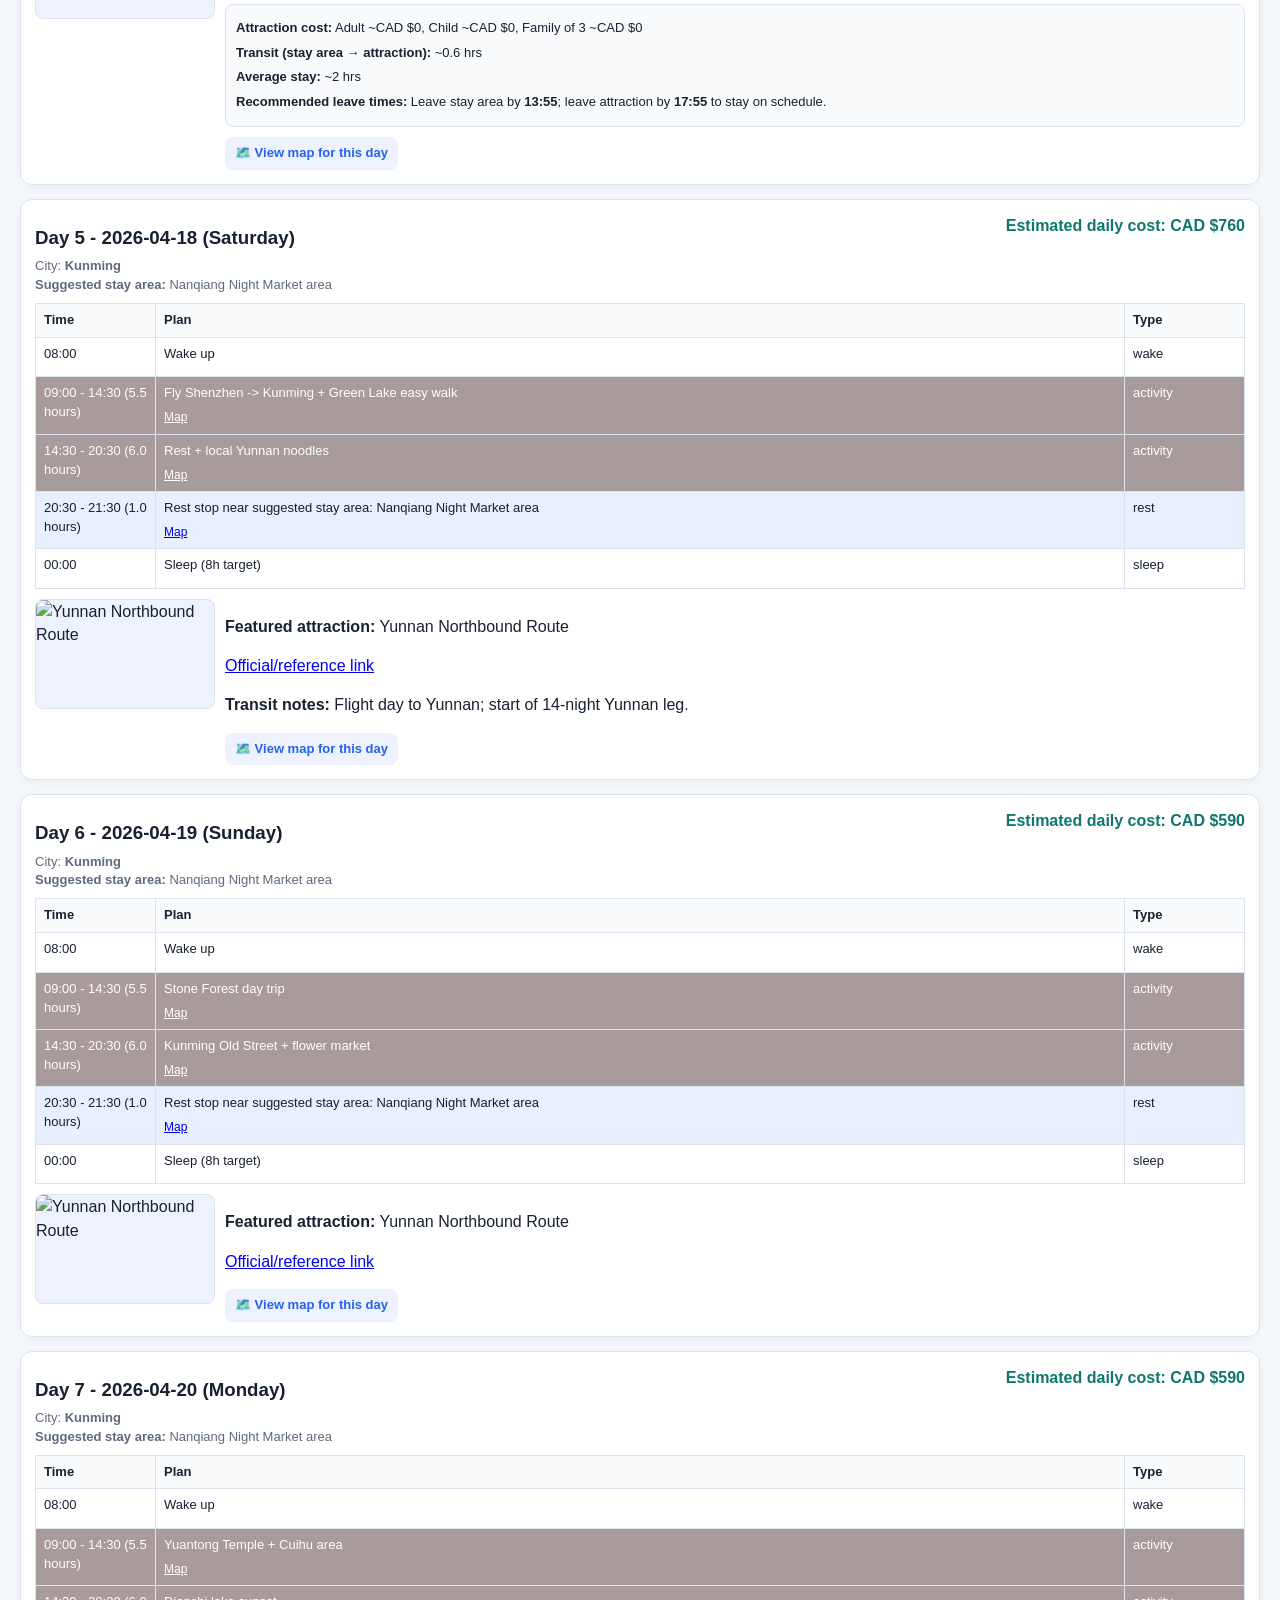
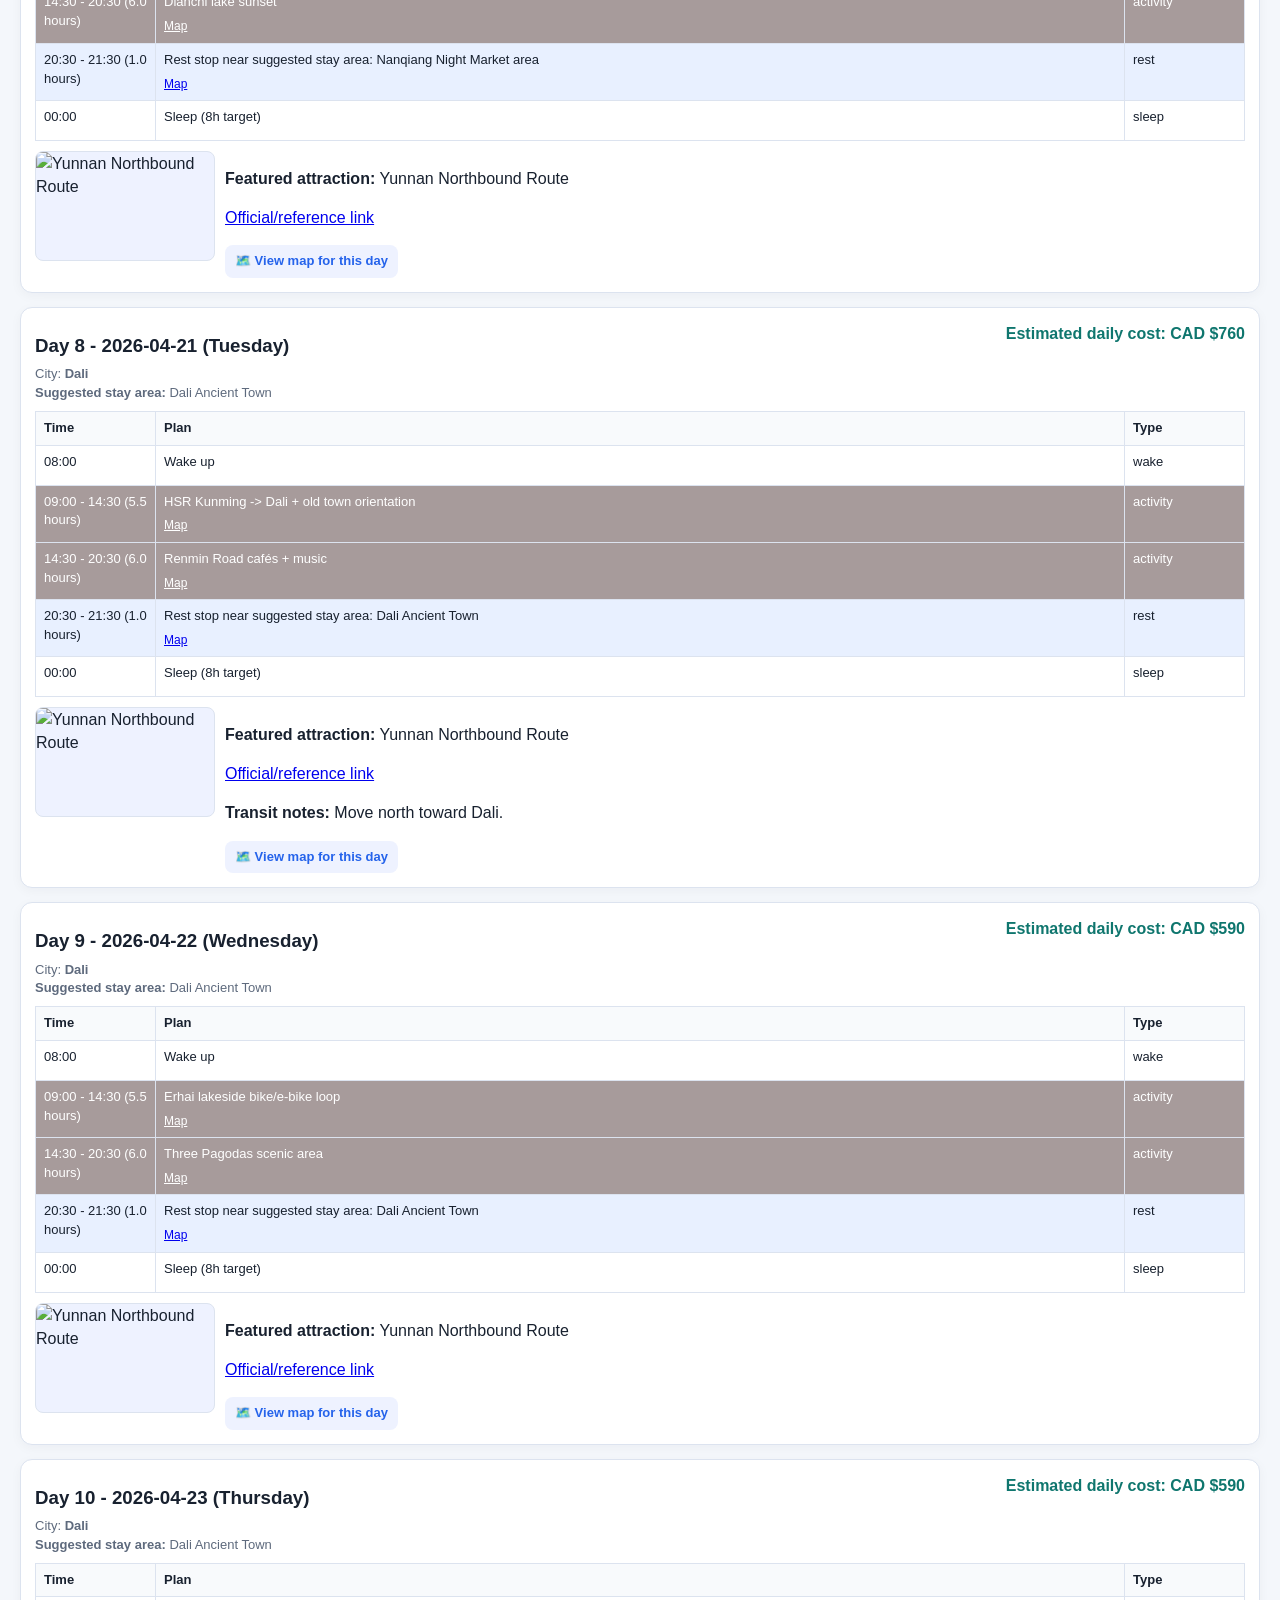
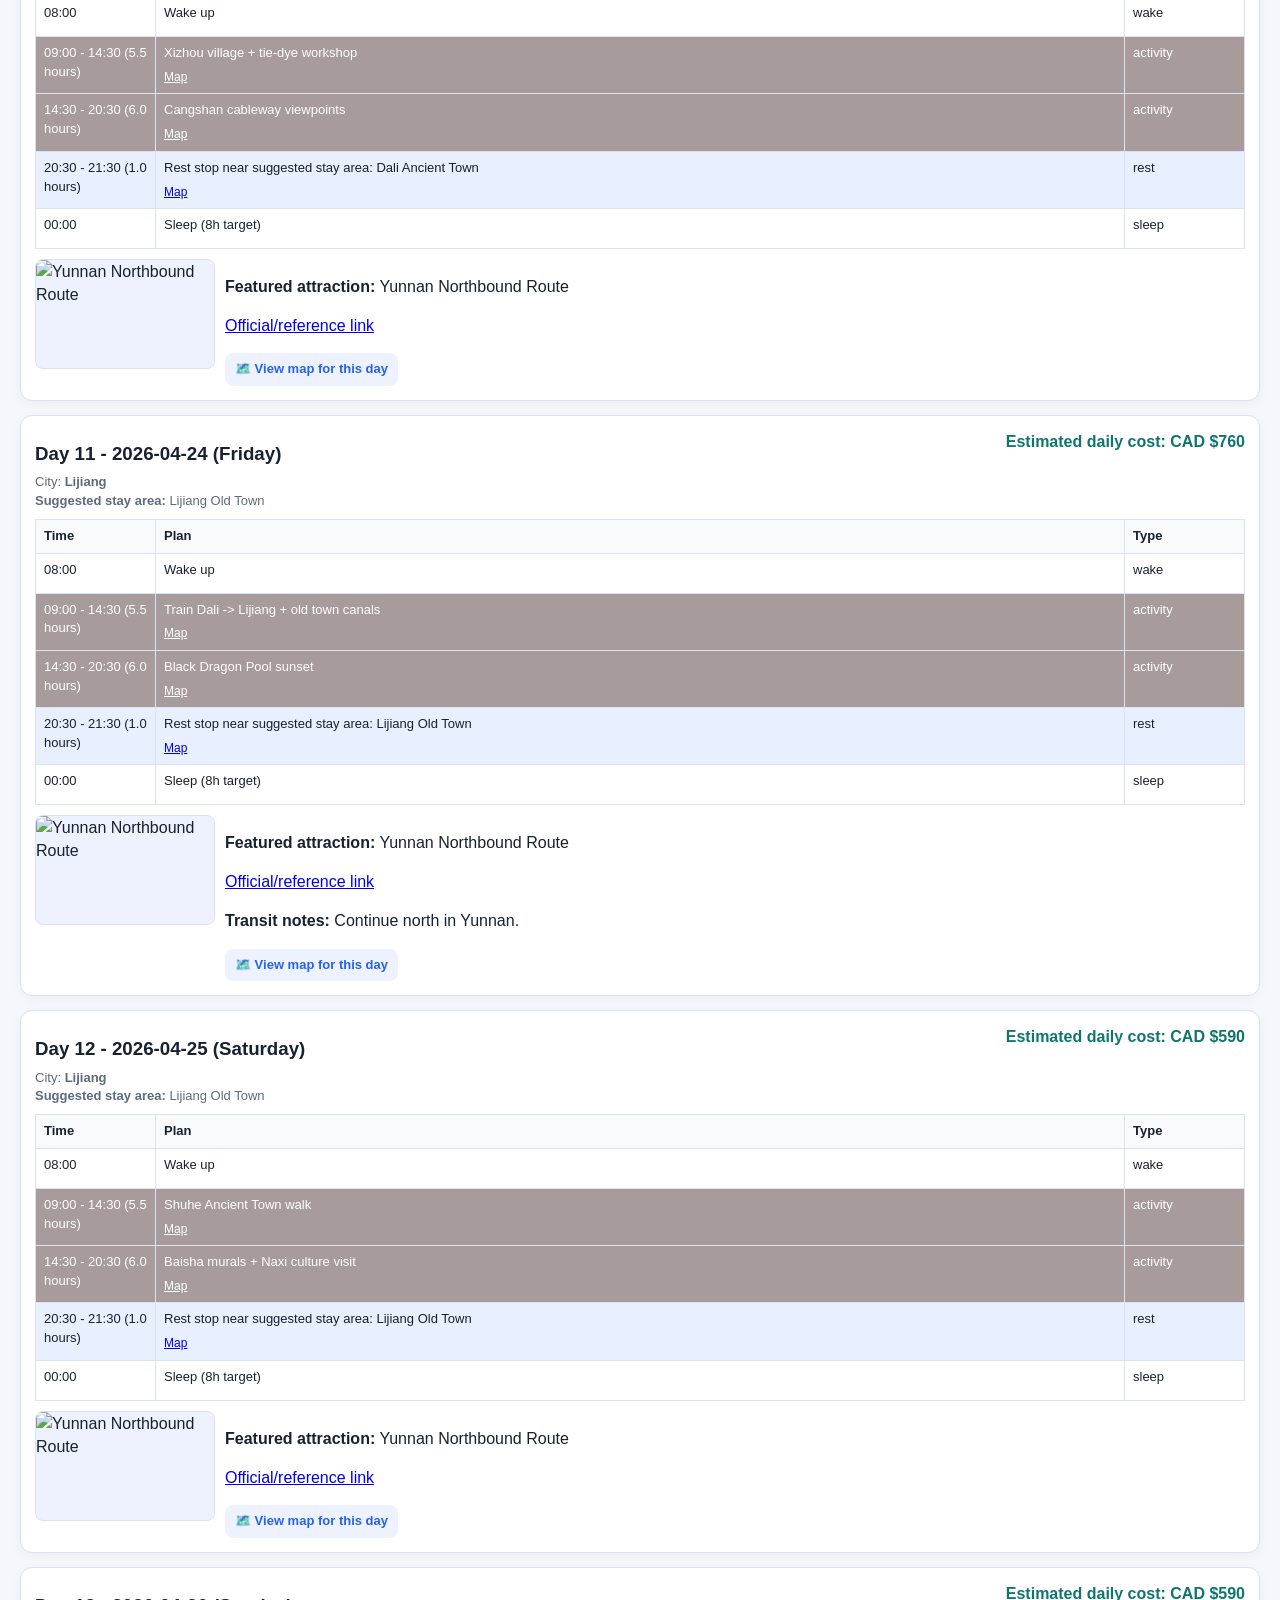
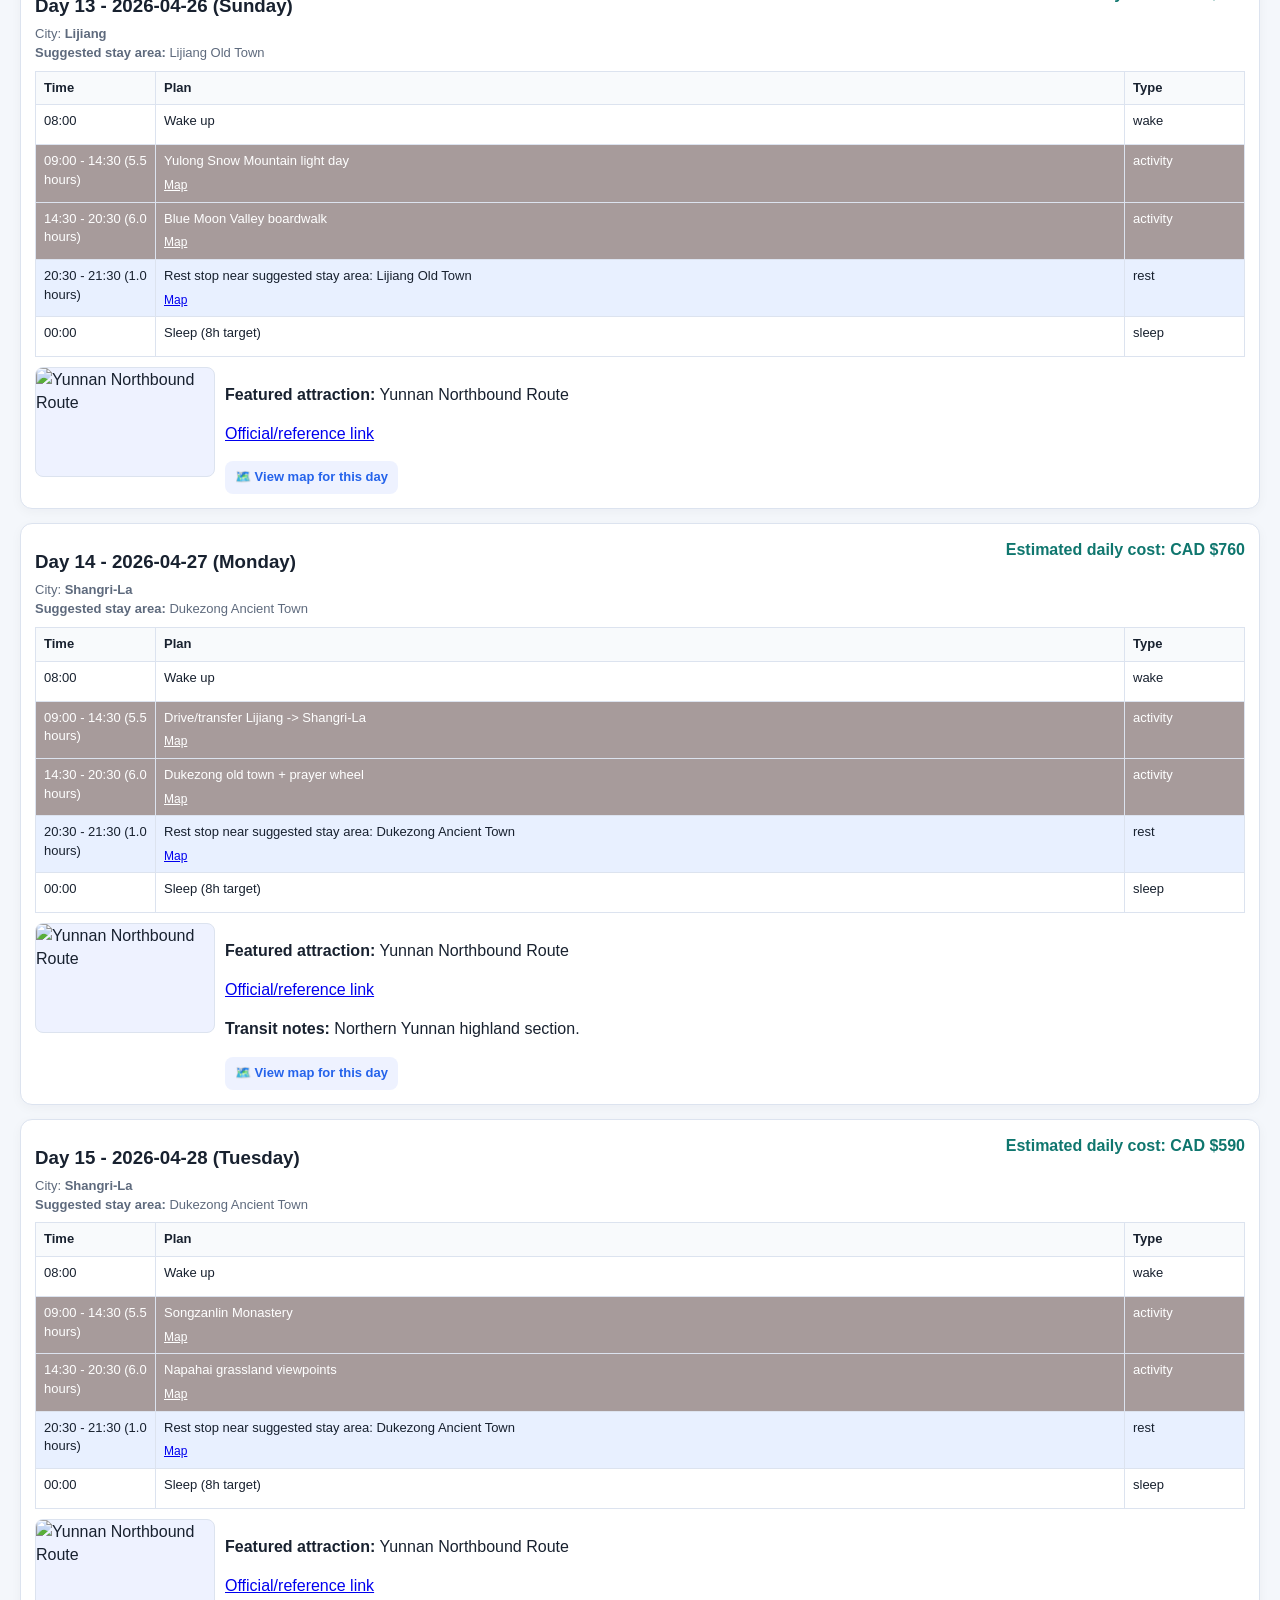
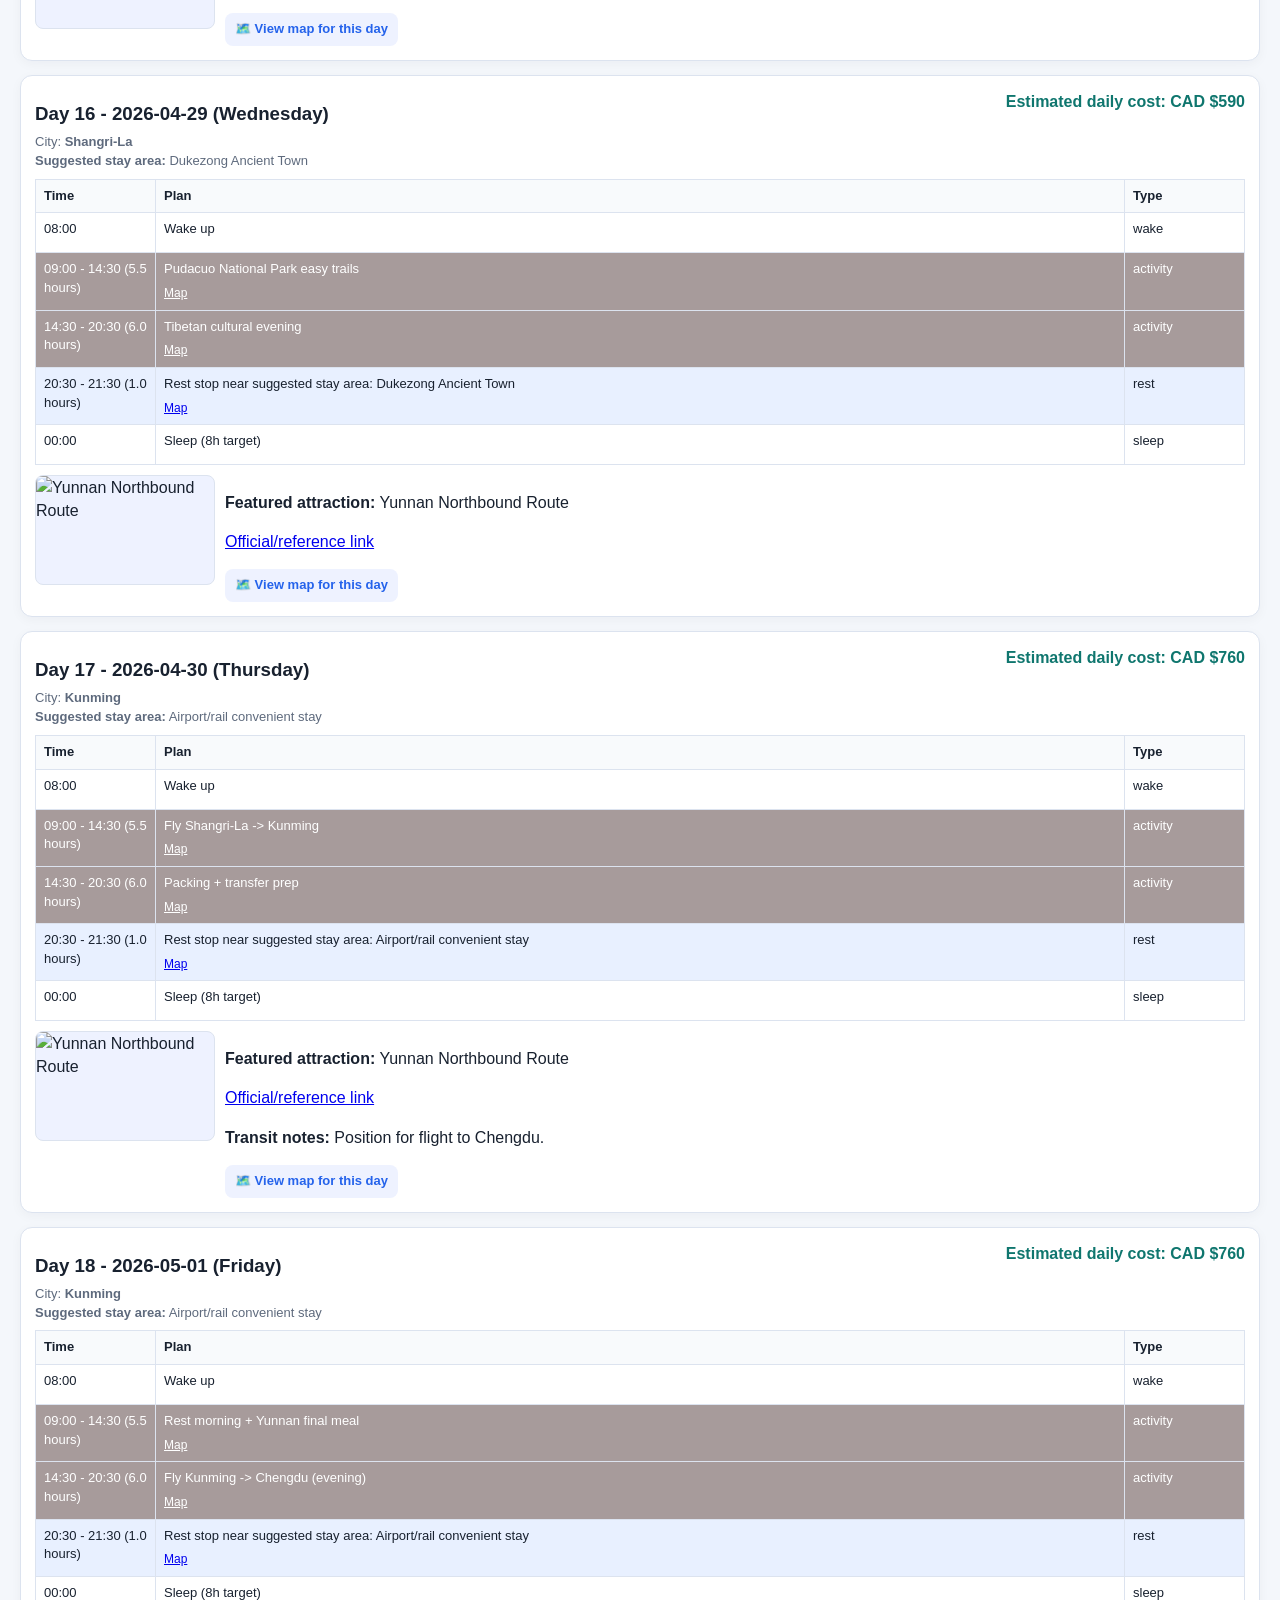
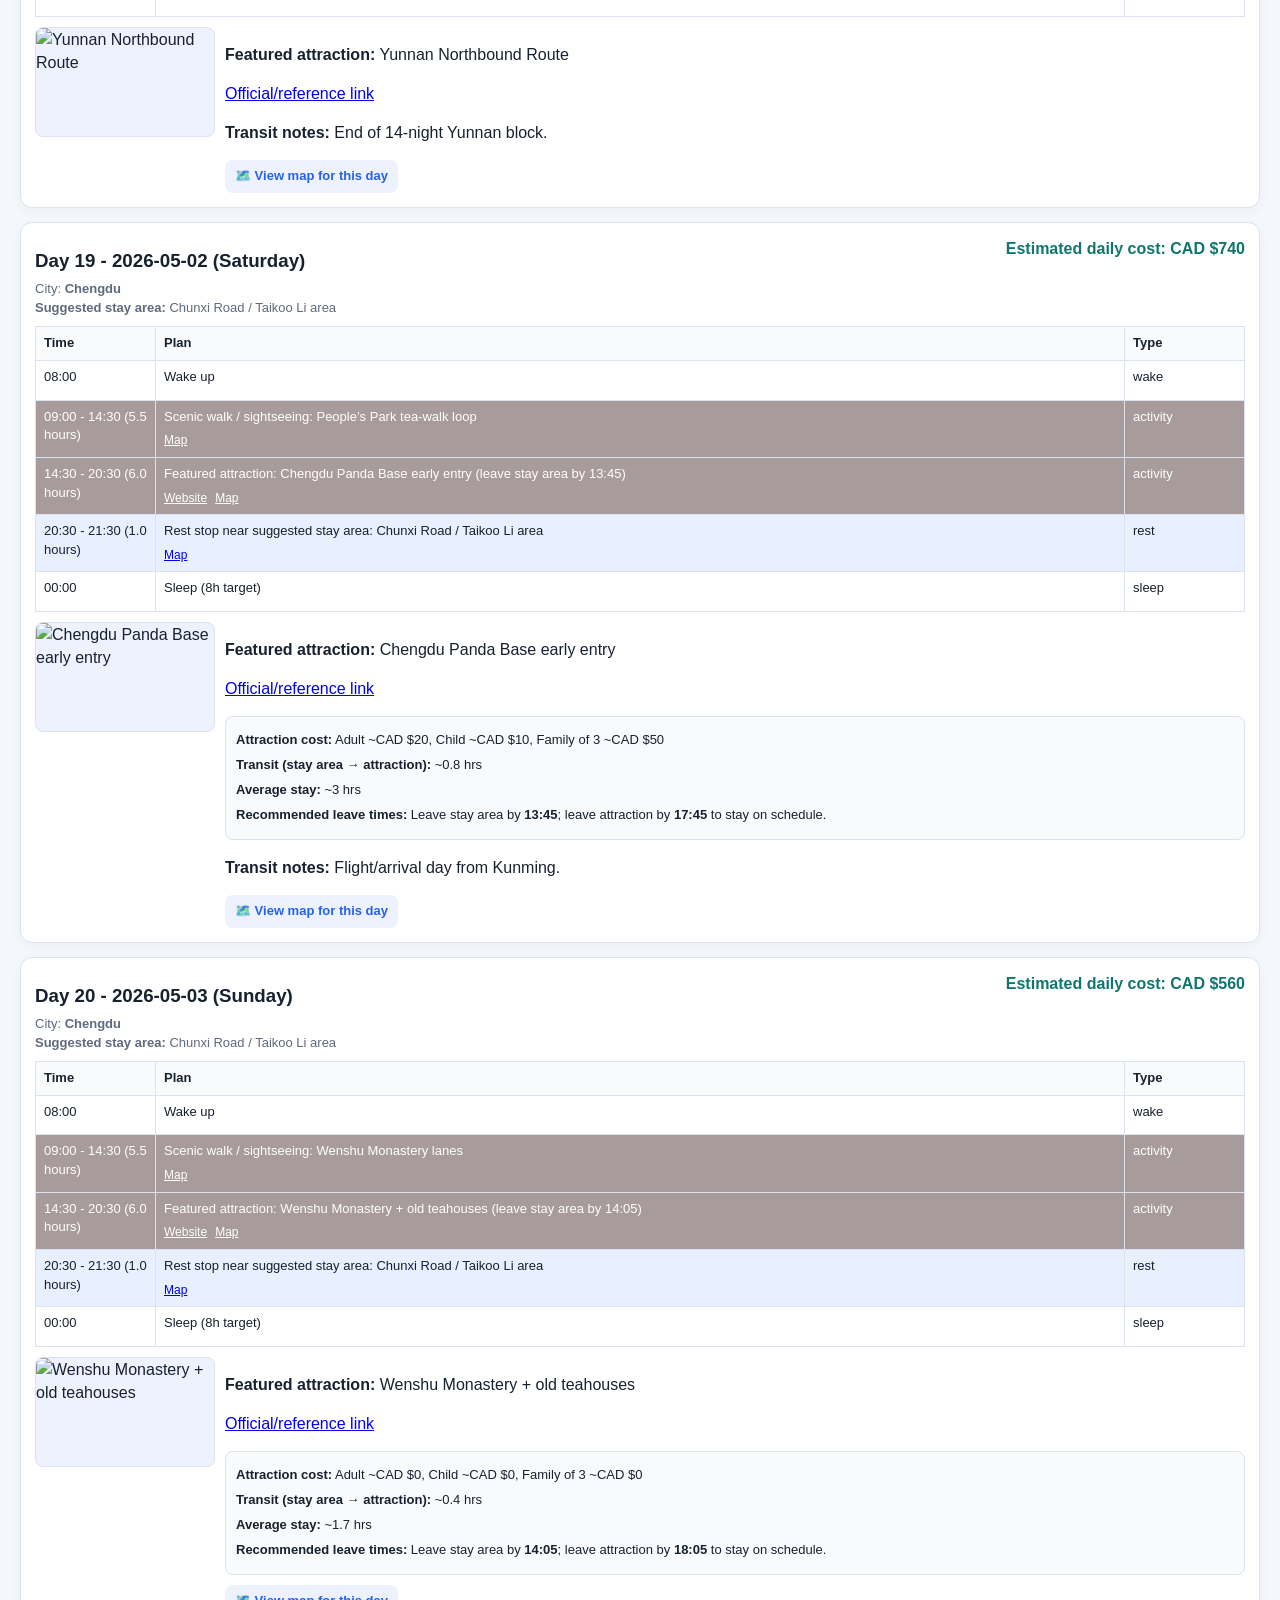
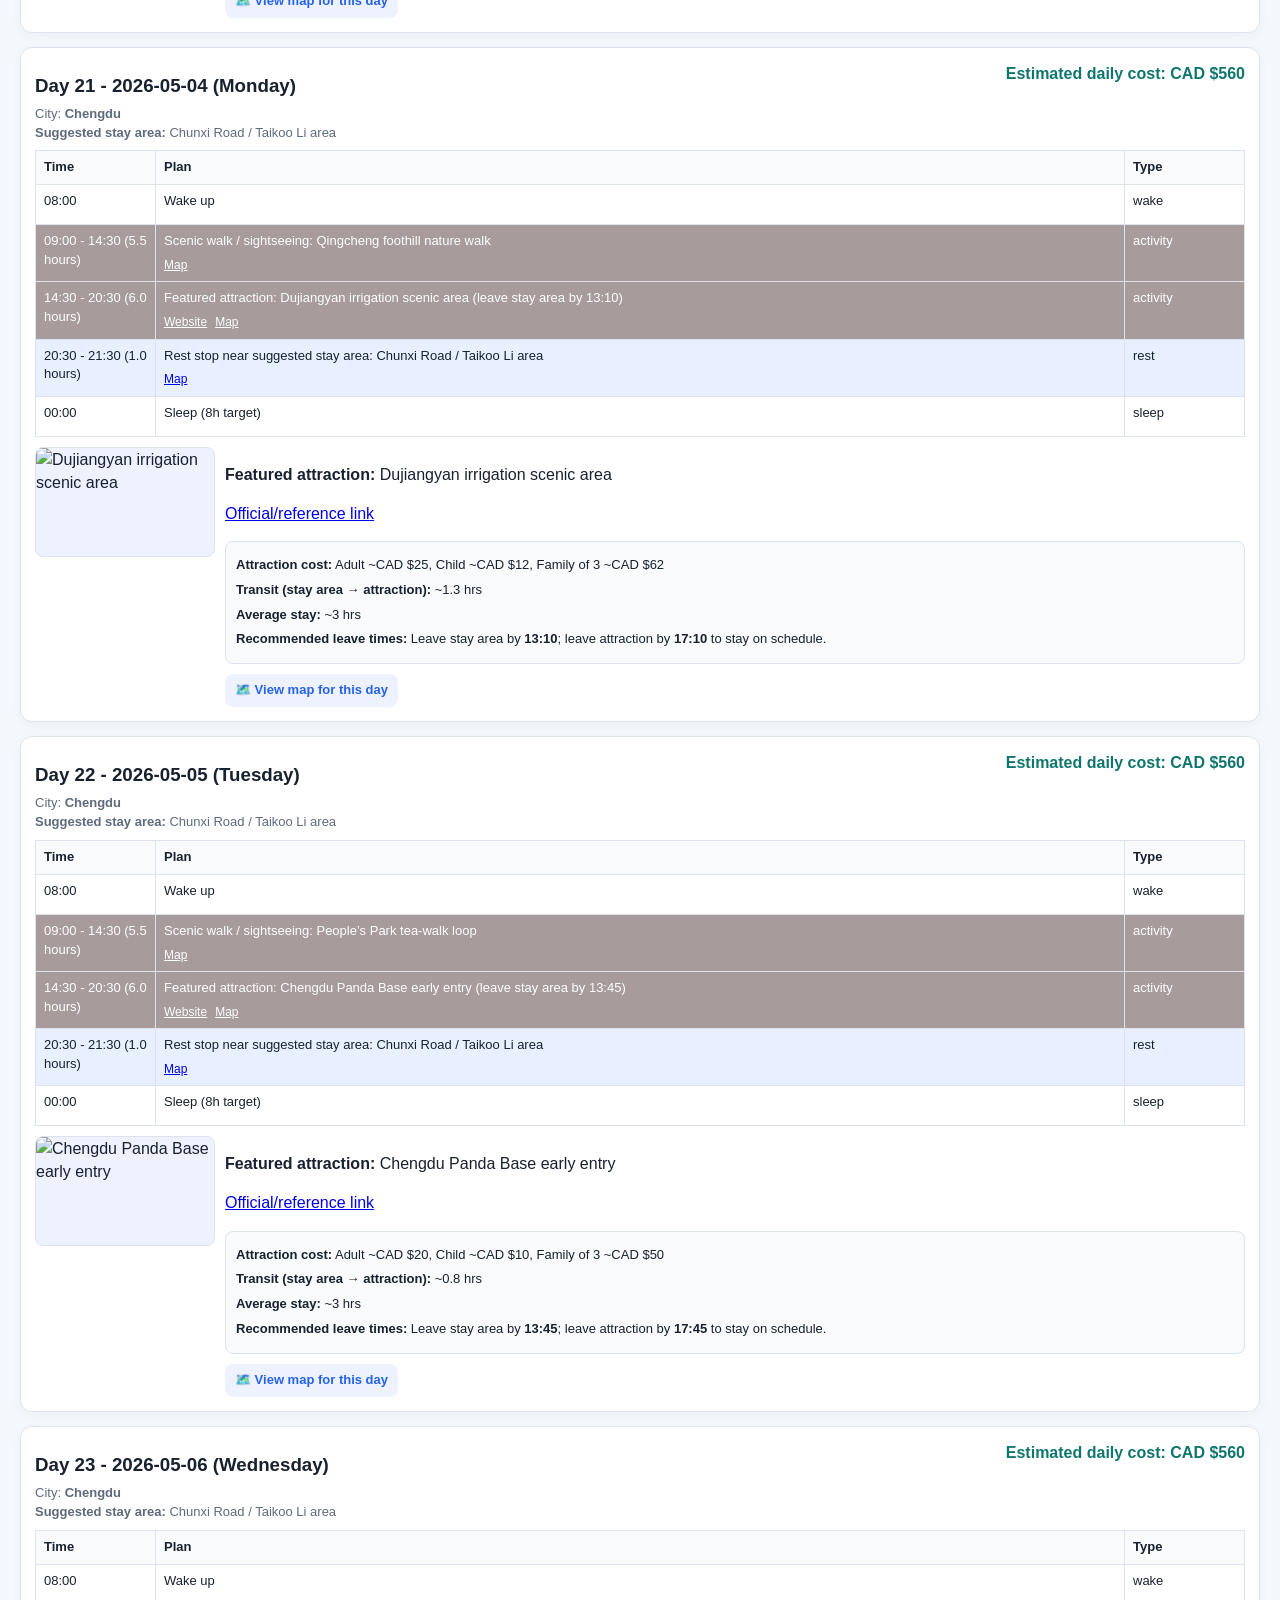
==== commit 6690be98: "Update China Trip planner itinerary and hide non-major travel/meals" ====
--- a/china-trip/index.html
+++ b/china-trip/index.html
@@ -4,7 +4,7 @@
   <meta charset="UTF-8" />
   <meta name="viewport" content="width=device-width,initial-scale=1" />
   <title>China Trip Planner</title>
-  <link rel="stylesheet" href="styles.css" />
+  <link rel="stylesheet" href="styles.css?v=2" />
 </head>
 <body>
   <header class="hero">
@@ -14,6 +14,11 @@
     </div>
     <button id="print-btn" class="print-btn" type="button">🖨️ Print Itinerary</button>
   </header>
+
+  <section class="countdown-bubble" aria-live="polite">
+    <div class="countdown-title">Trip Countdown</div>
+    <div id="countdown-value" class="countdown-value">Loading…</div>
+  </section>
 
   <section class="card">
     <h2>Attendees</h2>
@@ -45,6 +50,6 @@
     <p id="total-cost"></p>
   </section>
 
-  <script src="app.js"></script>
+  <script src="app.js?v=3"></script>
 </body>
 </html>
